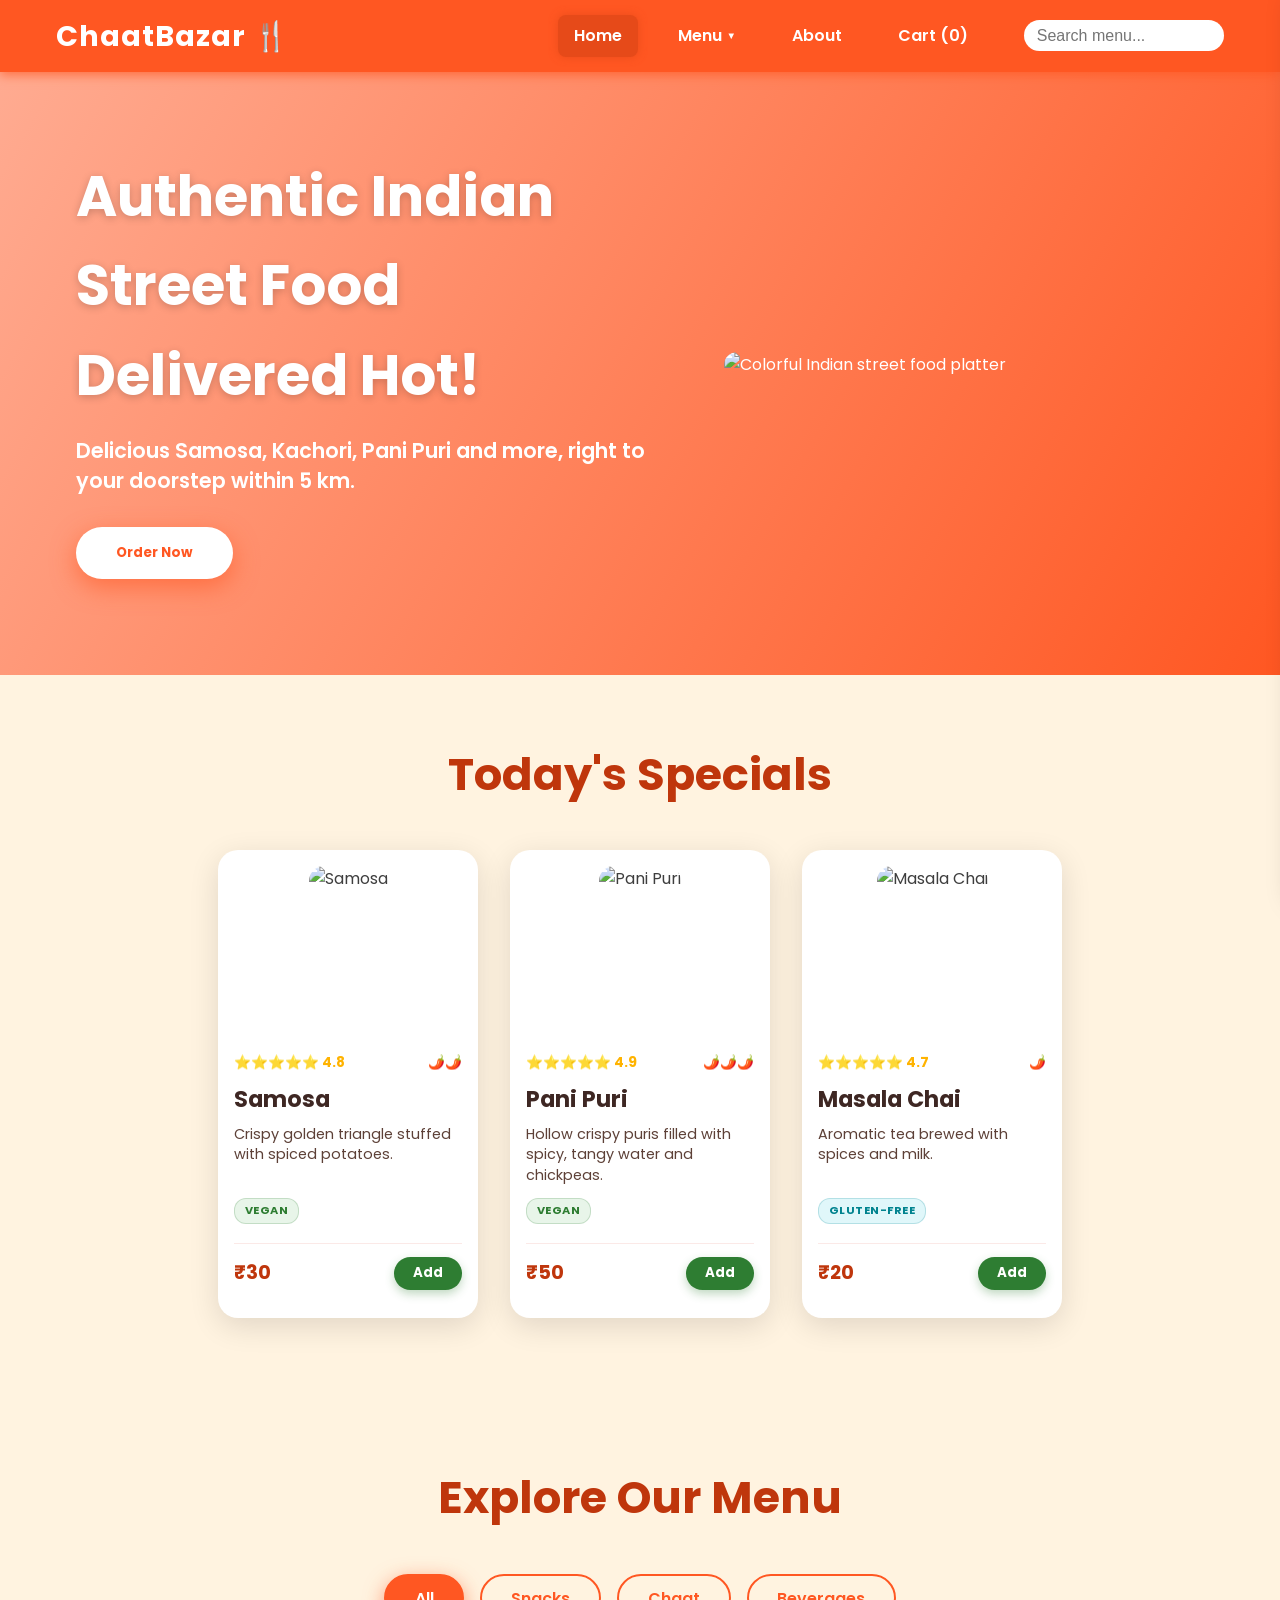
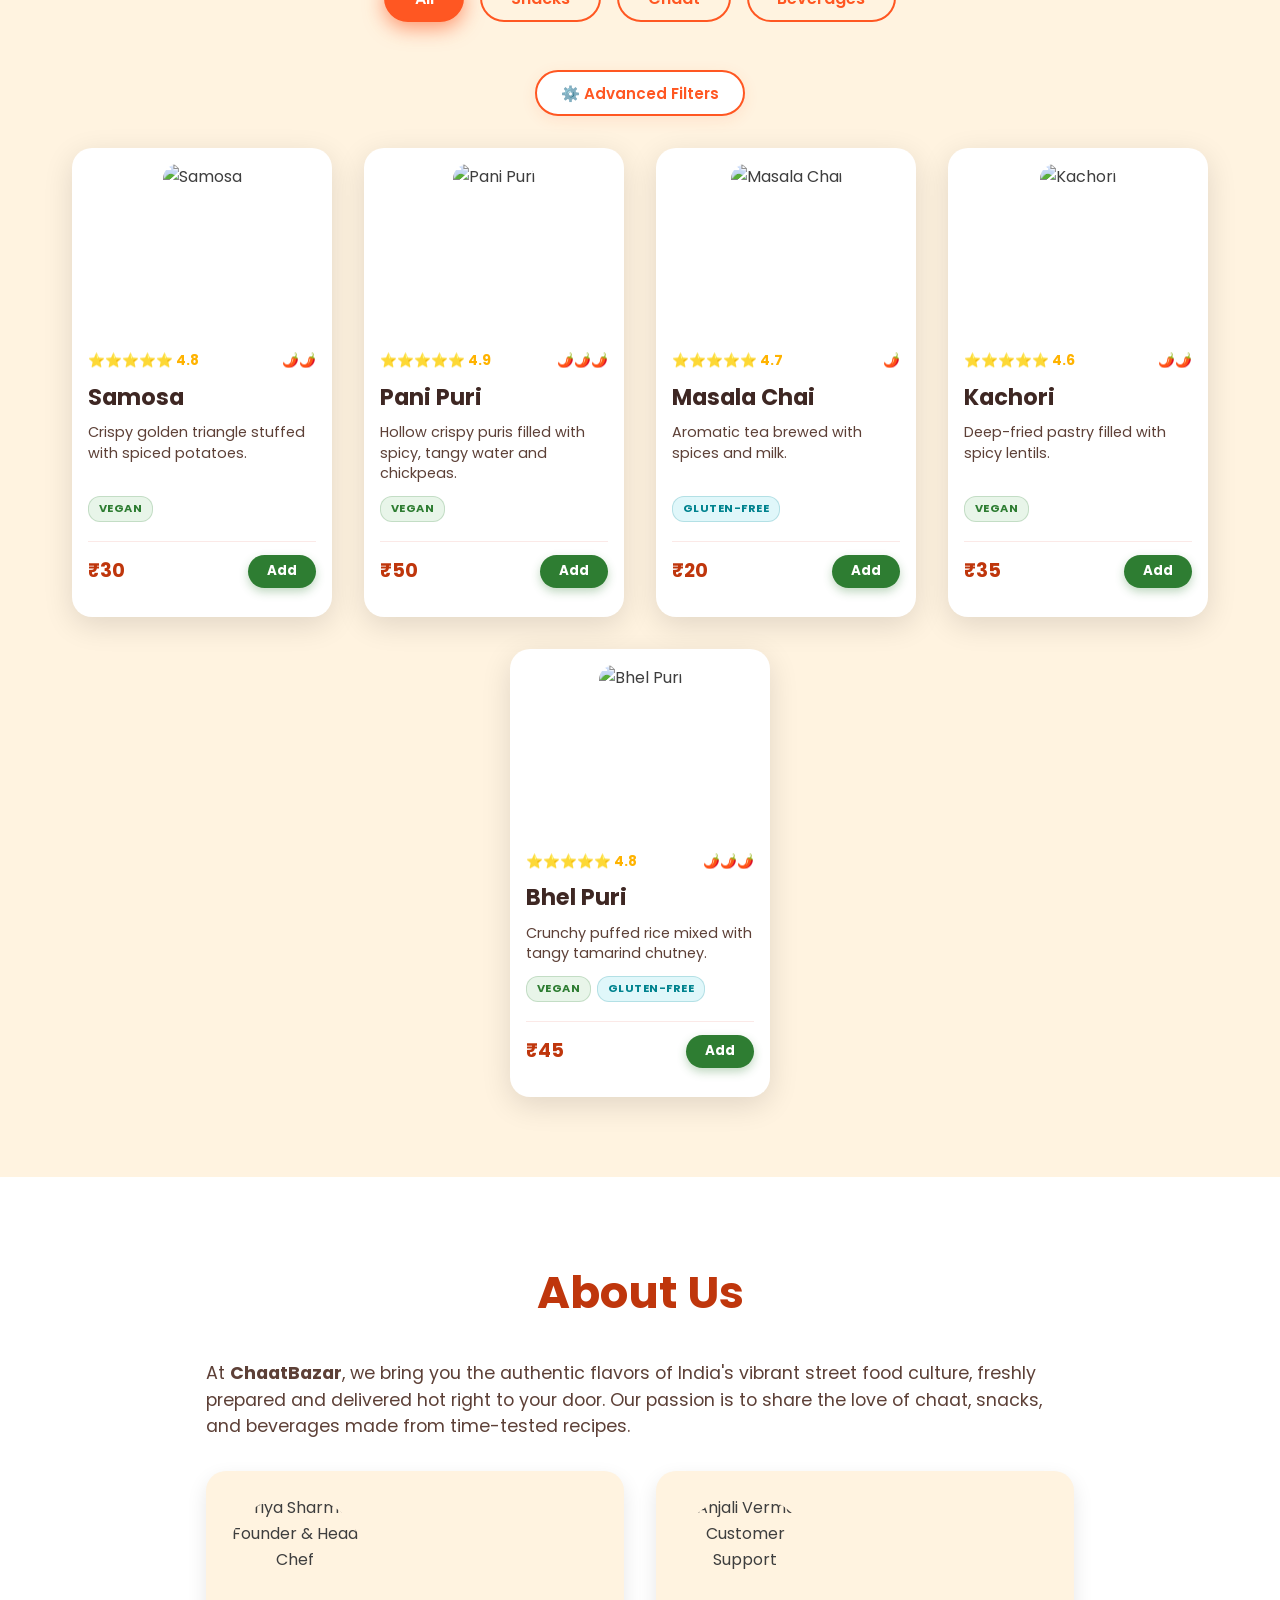
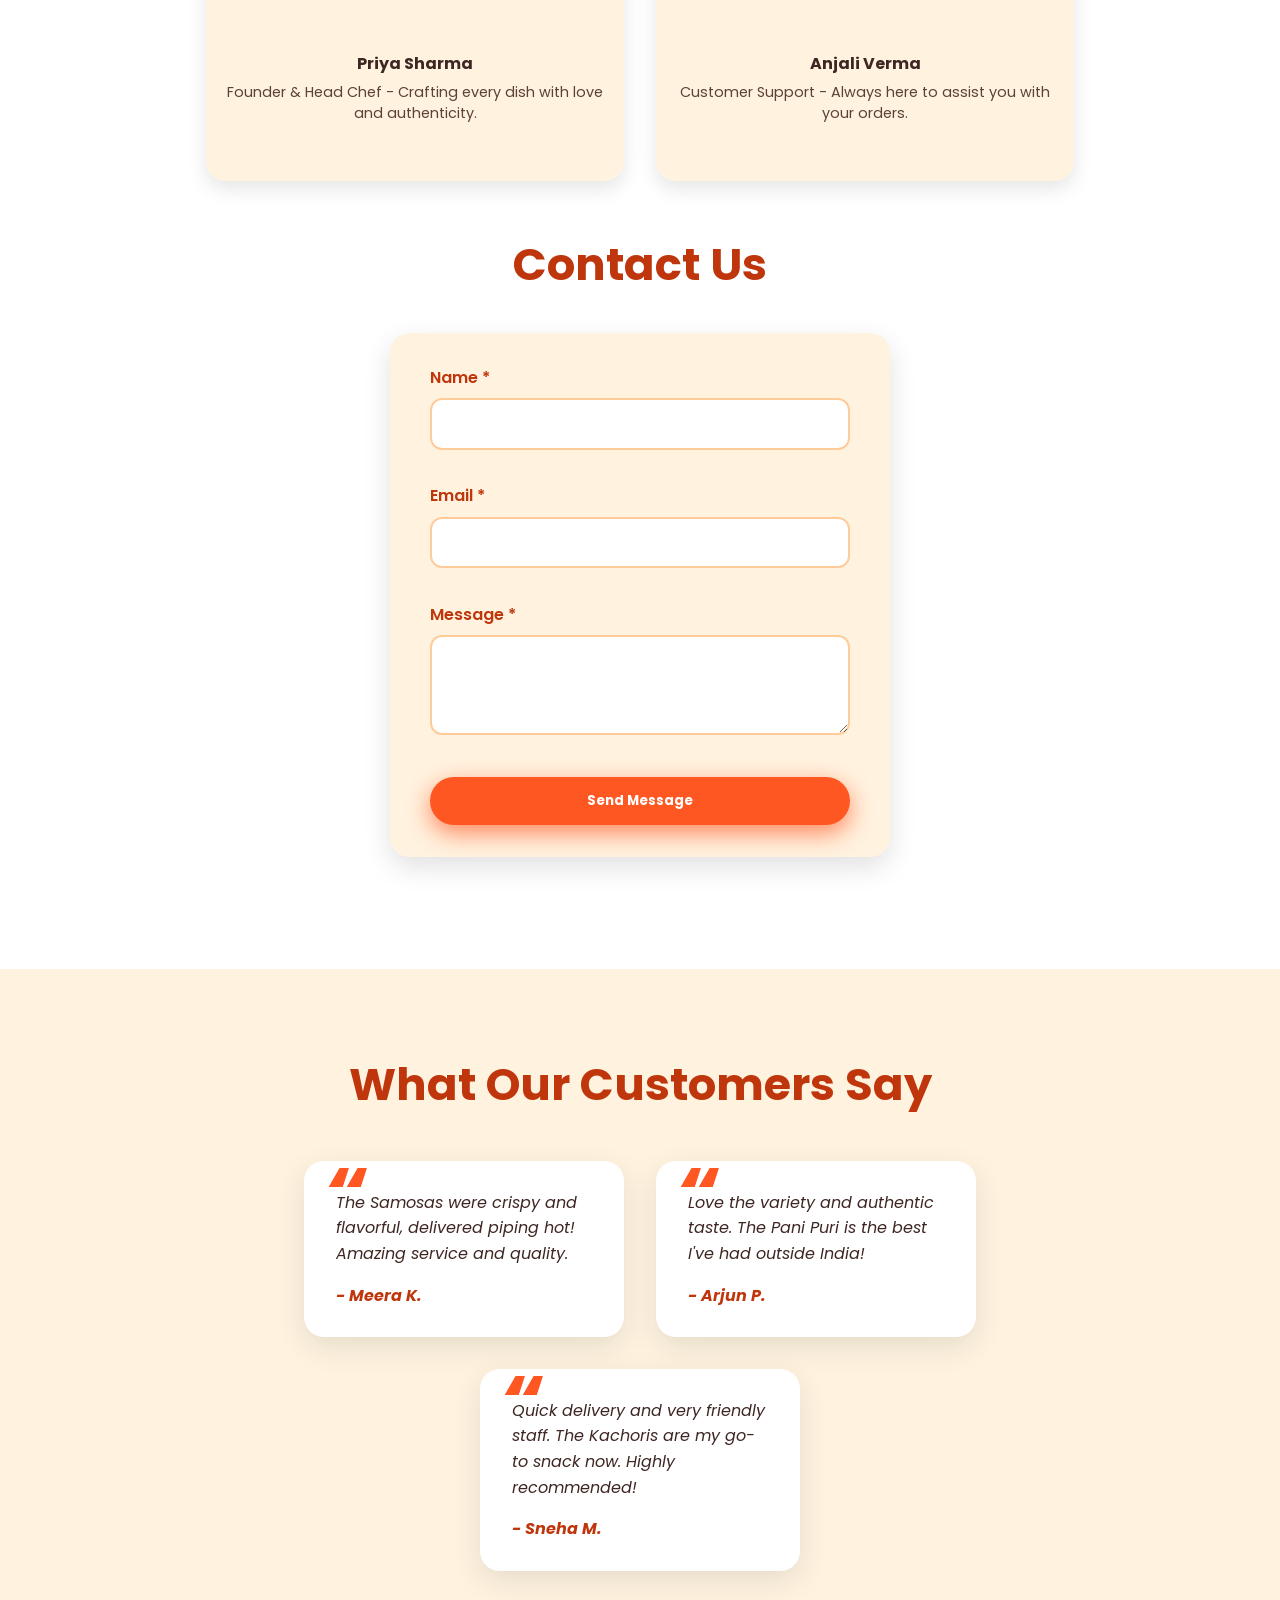
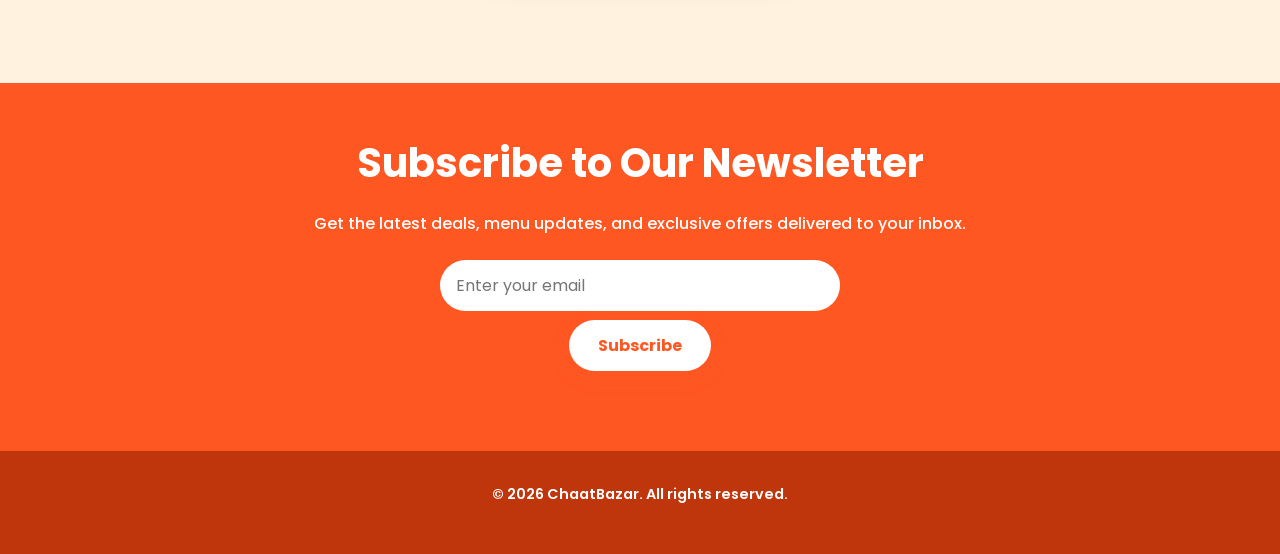
==== index.html @ 8147d16a "feat: 🚀 Implement advanced search, fuzzy matching, and multi-faceted glassmorphic filters panel" ====
<!DOCTYPE html>
<html lang="en">
<head>
  <meta charset="UTF-8" />
  <meta name="viewport" content="width=device-width, initial-scale=1" />
  <title>ChaatBazar 🍴 | Authentic Indian Street Food Delivered Hot</title>
  
  <!-- Google Fonts -->
  <link href="https://fonts.googleapis.com/css2?family=Poppins:wght@400;600;700&display=swap" rel="stylesheet" />
  <link rel="stylesheet" href="css/style.css">
</head>
<body>

<!-- Header & Navigation -->
<header>
  <div class="header-inner container" role="banner">
    <a href="#" class="logo" aria-label="ChaatBazar Home">ChaatBazar 🍴</a>
    <nav role="navigation" aria-label="Primary Navigation">
      <a href="#hero" class="nav-link active" tabindex="0">Home</a>
      <div class="dropdown" tabindex="0" aria-haspopup="true" aria-expanded="false">
        <a href="#menu" class="dropdown-toggle nav-link">Menu</a>
        <div class="dropdown-menu" role="menu" aria-label="Menu Categories">
          <a href="#specials" role="menuitem" tabindex="-1" class="menu-filter" data-filter="Specials">Specials</a>
          <a href="#menu" role="menuitem" tabindex="-1" class="menu-filter" data-filter="Snacks">Snacks</a>
          <a href="#menu" role="menuitem" tabindex="-1" class="menu-filter" data-filter="Chaat">Chaat</a>
          <a href="#menu" role="menuitem" tabindex="-1" class="menu-filter" data-filter="Beverages">Beverages</a>
          <a href="#menu" role="menuitem" tabindex="-1" class="menu-filter" data-filter="All">All</a>
        </div>
      </div>
      <a href="#about" class="nav-link">About</a>
      <a href="#cart-sidebar" class="nav-link" id="cart-open-btn" aria-label="Open Cart">Cart (<span id="cart-count">0</span>)</a>
      <div class="search-bar" role="search">
        <input type="search" placeholder="Search menu..." aria-label="Search menu" id="search-input" autocomplete="off" />
        <button aria-label="Search" id="search-btn"></button>
        <div class="search-suggestions" id="search-suggestions" style="display: none;"></div>
      </div>
    </nav>
  </div>
</header>

<!-- Hero Section -->
<section id="hero" class="hero" role="region" aria-label="Hero Section">
  <div class="hero-content">
    <h1>Authentic Indian Street Food Delivered Hot!</h1>
    <p>Delicious Samosa, Kachori, Pani Puri and more, right to your doorstep within 5 km.</p>
    <button class="btn-primary" id="order-now-btn" aria-haspopup="true" aria-controls="menu">Order Now</button>
  </div>
  <div class="hero-image" aria-hidden="true">
    <img src="img/chaat.png" alt="Colorful Indian street food platter" />
  </div>
</section>

<!-- Specials Section -->
<section id="specials" class="specials" role="region" aria-label="Today's Specials">
  <h2 class="section-title">Today's Specials</h2>
  <div class="cards" id="specials-cards">
    <!-- Special cards will be injected here -->
  </div>
</section>

<!-- Menu Section -->
<section id="menu" class="menu" role="region" aria-label="Full Menu">
  <h2 class="section-title">Explore Our Menu</h2>
  <div class="filter-buttons" role="toolbar" aria-label="Filter menu categories">
    <button class="filter-btn active" data-filter="All" aria-pressed="true">All</button>
    <button class="filter-btn" data-filter="Snacks" aria-pressed="false">Snacks</button>
    <button class="filter-btn" data-filter="Chaat" aria-pressed="false">Chaat</button>
    <button class="filter-btn" data-filter="Beverages" aria-pressed="false">Beverages</button>
  </div>

  <div class="filter-toggle-container">
    <button class="btn-filter-toggle" id="filter-toggle-btn" aria-expanded="false" aria-controls="advanced-filters">
      <span>⚙️ Advanced Filters</span>
    </button>
  </div>

  <div class="advanced-filters" id="advanced-filters" style="display: none;">
    <div class="filter-grid">
      <!-- Price Range Slider -->
      <div class="filter-group">
        <label for="price-range-slider">Max Price: <span id="price-slider-val">₹100</span></label>
        <input type="range" id="price-range-slider" min="10" max="100" step="5" value="100" aria-valuemin="10" aria-valuemax="100" aria-valuenow="100" />
      </div>

      <!-- Spice Level Selector -->
      <div class="filter-group">
        <label for="spice-level-select">Spice Level</label>
        <select id="spice-level-select">
          <option value="All">All Spice Levels</option>
          <option value="Low">🌶️ Low</option>
          <option value="Medium">🌶️🌶️ Medium</option>
          <option value="High">🌶️🌶️🌶️ High</option>
        </select>
      </div>

      <!-- Rating Selector -->
      <div class="filter-group">
        <label for="rating-select">Minimum Rating</label>
        <select id="rating-select">
          <option value="All">All Ratings</option>
          <option value="4.6">⭐ 4.6+ Stars</option>
          <option value="4.8">⭐⭐ 4.8+ Stars</option>
          <option value="4.9">⭐⭐⭐ 4.9+ Stars</option>
        </select>
      </div>

      <!-- Dietary Preferences -->
      <div class="filter-group dietary-group">
        <label>Dietary Preferences</label>
        <div class="checkbox-container">
          <label class="custom-checkbox">
            <input type="checkbox" id="dietary-vegan" />
            <span class="checkbox-label">🌱 Vegan</span>
          </label>
          <label class="custom-checkbox">
            <input type="checkbox" id="dietary-gf" />
            <span class="checkbox-label">🌾 Gluten-Free</span>
          </label>
        </div>
      </div>
    </div>
    
    <!-- Reset Filters Button -->
    <div class="filter-actions">
      <button class="btn-reset-filters" id="reset-filters-btn">Reset All Filters</button>
    </div>
  </div>
  <div class="cards" id="menu-cards" aria-live="polite" aria-relevant="additions removals">
    <!-- Menu cards injected here -->
  </div>
</section>

<!-- About Section -->
<section id="about" class="about" role="region" aria-label="About ChaatBazar">
  <div class="container">
    <h2>About Us</h2>
    <p>At <strong>ChaatBazar</strong>, we bring you the authentic flavors of India's vibrant street food culture, freshly prepared and delivered hot right to your door. Our passion is to share the love of chaat, snacks, and beverages made from time-tested recipes.</p>
    <div class="team" aria-label="Meet our team">
      <article class="team-member" tabindex="0">
        <img src="https://randomuser.me/api/portraits/women/68.jpg" alt="Priya Sharma - Founder & Head Chef" />
        <h4>Priya Sharma</h4>
        <p>Founder & Head Chef - Crafting every dish with love and authenticity.</p>
      </article>
      <article class="team-member" tabindex="0">
        <img src="https://randomuser.me/api/portraits/women/45.jpg" alt="Anjali Verma - Customer Support" />
        <h4>Anjali Verma</h4>
        <p>Customer Support - Always here to assist you with your orders.</p>
      </article>
    </div>

    <!-- Contact Form -->
    <h2>Contact Us</h2>
    <form class="contact-form" id="contact-form" novalidate aria-label="Contact Form">
      <label for="name">Name <span class="required">*</span></label>
      <input type="text" id="name" name="name" required aria-required="true" minlength="2" />
      <div class="error-msg" id="error-name" aria-live="assertive"></div>

      <label for="email">Email <span class="required">*</span></label>
      <input type="email" id="email" name="email" required aria-required="true" />
      <div class="error-msg" id="error-email" aria-live="assertive"></div>

      <label for="message">Message <span class="required">*</span></label>
      <textarea id="message" name="message" required aria-required="true" minlength="10"></textarea>
      <div class="error-msg" id="error-message" aria-live="assertive"></div>

      <div class="form-success-msg" id="form-success" role="alert" aria-live="polite" style="display:none;">
        Your message has been sent. We'll get back to you soon.
      </div>
      <button type="submit" class="btn-submit">Send Message</button>
    </form>
  </div>
</section>

<!-- Testimonials -->
<section class="testimonials" role="region" aria-label="Customer Testimonials">
  <h2 class="section-title">What Our Customers Say</h2>
  <div class="testimonial-cards">
    <blockquote class="testimonial" tabindex="0">
      <p>The Samosas were crispy and flavorful, delivered piping hot! Amazing service and quality.</p>
      <cite class="author">- Meera K.</cite>
    </blockquote>
    <blockquote class="testimonial" tabindex="0">
      <p>Love the variety and authentic taste. The Pani Puri is the best I've had outside India!</p>
      <cite class="author">- Arjun P.</cite>
    </blockquote>
    <blockquote class="testimonial" tabindex="0">
      <p>Quick delivery and very friendly staff. The Kachoris are my go-to snack now. Highly recommended!</p>
      <cite class="author">- Sneha M.</cite>
    </blockquote>
  </div>
</section>

<!-- Newsletter Signup -->
<section class="newsletter" role="region" aria-label="Newsletter Signup">
  <h2>Subscribe to Our Newsletter</h2>
  <p>Get the latest deals, menu updates, and exclusive offers delivered to your inbox.</p>
  <form class="newsletter-form" id="newsletter-form" aria-label="Newsletter subscription form">
    <input type="email" id="newsletter-email" name="newsletter-email" placeholder="Enter your email" required aria-required="true" />
    <button type="submit" aria-label="Subscribe to newsletter">Subscribe</button>
  </form>
</section>

<!-- Cart Sidebar -->
<aside id="cart-sidebar" role="region" aria-label="Shopping Cart" aria-hidden="true">
  <div id="cart-header">
    Your Cart
    <button id="cart-close" aria-label="Close Cart">&times;</button>
  </div>
  <div id="cart-items" tabindex="0" aria-live="polite" aria-relevant="additions removals">
    <!-- Cart items injected here -->
  </div>
  <div id="cart-footer">
    <span id="cart-total">Total: ₹0</span>
    <button id="checkout-btn" disabled>Checkout</button>
  </div>
</aside>

<!-- Footer -->
<footer>
  <p>© 2026 ChaatBazar. All rights reserved.</p>
</footer>

<script src="js/main.js"></script> 
</body>
</html>
---- css/style.css ----
* {
      margin: 0; padding: 0; box-sizing: border-box;
    }
    html {
      scroll-behavior: smooth;
    }
    body {
      font-family: 'Poppins', sans-serif;
      background: #fff8f0;
      color: #3e3e3e;
      line-height: 1.6;
      font-size: 16px;
      overflow-x: hidden;
    }
    a {
      text-decoration: none;
      color: inherit;
    }
    img {
      max-width: 100%;
      display: block;
      border-radius: 12px;
    }
    button {
      cursor: pointer;
      font-family: inherit;
    }

    /* ===== Container ===== */
    .container {
      max-width: 1200px;
      margin: 0 auto;
      padding: 0 1rem;
    }

    /* ===== Header ===== */
    header {
      position: sticky;
      top: 0;
      z-index: 1000;
      background: #ff5722;
      box-shadow: 0 3px 10px rgb(255 87 34 / 0.7);
      user-select: none;
    }
    .header-inner {
      max-width: 1200px;
      margin: 0 auto;
      padding: 0.8rem 1rem;
      display: flex;
      align-items: center;
      justify-content: space-between;
    }
    .logo {
      font-weight: 700;
      font-size: 1.8rem;
      color: #fff;
      letter-spacing: 1px;
      user-select: none;
    }
    nav {
      display: flex;
      align-items: center;
      gap: 1.5rem;
      font-weight: 600;
    }
    nav a {
      color: white;
      padding: 0.5rem 1rem;
      border-radius: 8px;
      transition: background 0.3s ease;
    }
    nav a:hover,
    nav a.active {
      background: #e64a19;
      box-shadow: 0 0 8px rgb(230 74 25 / 0.8);
    }

    /* ===== Dropdown Nav ===== */
    .dropdown {
      position: relative;
    }
    .dropdown-toggle {
      display: flex;
      align-items: center;
      gap: 0.3rem;
      user-select: none;
    }
    .dropdown-toggle::after {
      content: "▼";
      font-size: 0.6rem;
      color: white;
    }
    .dropdown-menu {
      position: absolute;
      top: 2.8rem;
      left: 0;
      background: #ff5722;
      border-radius: 8px;
      min-width: 140px;
      box-shadow: 0 6px 20px rgb(0 0 0 / 0.3);
      opacity: 0;
      visibility: hidden;
      transform: translateY(10px);
      transition: all 0.3s ease;
      z-index: 10;
    }
    .dropdown-menu a {
      display: block;
      padding: 0.6rem 1rem;
      color: white;
      font-weight: 600;
      border-radius: 8px;
      transition: background 0.3s ease;
    }
    .dropdown-menu a:hover {
      background: #e64a19;
    }
    .dropdown:hover .dropdown-menu,
    .dropdown:focus-within .dropdown-menu {
      opacity: 1;
      visibility: visible;
      transform: translateY(0);
    }

    /* ===== Search Bar ===== */
    .search-bar {
      position: relative;
      margin-left: 1rem;
    }
    .search-bar input {
      padding: 0.4rem 1.8rem 0.4rem 0.8rem;
      border-radius: 20px;
      border: none;
      outline: none;
      font-size: 1rem;
      transition: box-shadow 0.3s ease;
      width: 200px;
    }
    .search-bar input:focus {
      box-shadow: 0 0 10px #ff5722;
    }
    .search-bar button {
      position: absolute;
      right: 6px;
      top: 50%;
      transform: translateY(-50%);
      border: none;
      background: transparent;
      color: #ff5722;
      font-size: 1.2rem;
      user-select: none;
    }

    /* ===== Hero Section ===== */
    .hero {
      background: linear-gradient(120deg, #ffab91, #ff5722);
      color: white;
      padding: 5rem 1rem 6rem;
      display: flex;
      justify-content: center;
      align-items: center;
      gap: 3rem;
      flex-wrap: wrap;
    }
    .hero-content {
      flex: 1 1 400px;
      max-width: 600px;
    }
    .hero-content h1 {
      font-size: 3.5rem;
      font-weight: 700;
      margin-bottom: 1rem;
      text-shadow: 0 2px 8px rgba(0,0,0,0.2);
      user-select: none;
    }
    .hero-content p {
      font-size: 1.3rem;
      margin-bottom: 2rem;
      font-weight: 600;
      user-select: text;
      line-height: 1.4;
    }
    .btn-primary {
      background: #fff;
      color: #ff5722;
      font-weight: 700;
      padding: 1rem 2.5rem;
      border-radius: 50px;
      box-shadow: 0 8px 25px rgb(255 87 34 / 0.6);
      border: none;
      transition: background 0.3s ease, color 0.3s ease;
      user-select: none;
    }
    .btn-primary:hover {
      background: #e64a19;
      color: white;
      box-shadow: 0 10px 30px rgb(230 74 25 / 0.8);
    }
    .hero-image {
      flex: 1 1 400px;
      max-width: 480px;
      border-radius: 25px;
      overflow: hidden;
    }
    .hero-image img {
      width: 100%;
      height: auto;
      display: block;
      user-select: none;
    }

    /* ===== Specials & Menu Section ===== */
    section.specials,
    section.menu {
      padding: 4rem 1rem 5rem;
      background: #fff3e0;
    }
    .section-title {
      text-align: center;
      font-size: 2.8rem;
      font-weight: 700;
      color: #bf360c;
      margin-bottom: 2.5rem;
      user-select: none;
    }
    .cards {
      display: flex;
      flex-wrap: wrap;
      gap: 2rem;
      justify-content: center;
    }
    .card {
      background: white;
      border-radius: 20px;
      box-shadow: 0 8px 30px rgb(0 0 0 / 0.12);
      width: 260px;
      display: flex;
      flex-direction: column;
      align-items: center;
      padding: 1rem 1rem 1.8rem;
      transition: transform 0.3s ease, box-shadow 0.3s ease;
      user-select: none;
      cursor: default;
    }
    .card:hover {
      transform: translateY(-8px);
      box-shadow: 0 15px 35px rgb(0 0 0 / 0.2);
    }
    .add-btn{
      background-color: green;
      padding: 3px 8px;
      border-radius: 15px;
      color: white;
      border: none;
    }
    .card img {
      border-radius: 15px;
      height: 170px;
      object-fit: cover;
      margin-bottom: 1rem;
      pointer-events: none;
      user-select: none;
    }
    .card h3 {
      font-size: 1.4rem;
      font-weight: 700;
      margin-bottom: 0.6rem;
      color: #3e2723;
      user-select: text;
    }
    .card p.price {
      font-weight: 600;
      color: #bf360c;
      margin-bottom: 1rem;
      user-select: text;
    }
    .card p.description {
      font-size: 0.9rem;
      color: #5d4037;
      margin-bottom: 1.3rem;
      text-align: center;
      user-select: text;
    }
    .btn-add {
      background: #ff5722;
      color: white;
      border-radius: 40px;
      padding: 0.5rem 1.8rem;
      border: none;
      font-weight: 700;
      font-size: 1rem;
      box-shadow: 0 6px 15px rgb(255 87 34 / 0.6);
      user-select: none;
      transition: background 0.3s ease;
    }
    .btn-add:hover {
      background: #e64a19;
      box-shadow: 0 8px 20px rgb(230 74 25 / 0.8);
    }

    /* ===== Menu Filters ===== */
    .filter-buttons {
      display: flex;
      justify-content: center;
      gap: 1rem;
      margin-bottom: 3rem;
      flex-wrap: wrap;
      user-select: none;
    }
    .filter-btn {
      background: #fff3e0;
      border: 2px solid #ff5722;
      color: #ff5722;
      padding: 0.6rem 1.8rem;
      border-radius: 50px;
      font-weight: 600;
      font-size: 1rem;
      transition: all 0.3s ease;
    }
    .filter-btn.active,
    .filter-btn:hover {
      background: #ff5722;
      color: white;
      box-shadow: 0 6px 20px rgb(255 87 34 / 0.6);
    }

    /* ===== Cart Sidebar ===== */
    #cart-sidebar {
      position: fixed;
      top: 0;
      right: -400px;
      width: 380px;
      height: 100vh;
      background: #fff3e0;
      box-shadow: -6px 0 25px rgb(0 0 0 / 0.25);
      transition: right 0.4s ease;
      display: flex;
      flex-direction: column;
      z-index: 1500;
      user-select: none;
    }
    #cart-sidebar.open {
      right: 0;
    }
    #cart-header {
      background: #ff5722;
      color: white;
      padding: 1.3rem 1.5rem;
      font-weight: 700;
      font-size: 1.4rem;
      display: flex;
      justify-content: space-between;
      align-items: center;
    }
    #cart-close {
      background: transparent;
      border: none;
      color: white;
      font-size: 1.6rem;
      font-weight: 900;
      cursor: pointer;
      user-select: none;
    }
    #cart-items {
      flex-grow: 1;
      overflow-y: auto;
      padding: 1rem 1.5rem;
    }
    .cart-item {
      display: flex;
      gap: 1rem;
      margin-bottom: 1.4rem;
      border-radius: 15px;
      background: white;
      box-shadow: 0 6px 18px rgb(0 0 0 / 0.1);
      padding: 1rem;
      align-items: center;
    }
    .cart-item img {
      width: 80px;
      height: 60px;
      border-radius: 12px;
      object-fit: cover;
      user-select: none;
    }
    .cart-item-info {
      flex: 1;
      user-select: text;
    }
    .cart-item-info h4 {
      font-weight: 700;
      color: #3e2723;
      margin-bottom: 0.3rem;
    }
    .cart-item-info p {
      color: #5d4037;
      font-size: 0.9rem;
      margin-bottom: 0.5rem;
    }
    .qty-controls {
      display: flex;
      gap: 0.4rem;
      align-items: center;
      font-weight: 700;
      user-select: none;
    }
    .qty-controls button {
      background: #ff5722;
      color: white;
      border: none;
      padding: 0.3rem 0.7rem;
      font-size: 1.1rem;
      border-radius: 5px;
      transition: background 0.3s ease;
      cursor: pointer;
    }
    .qty-controls button:hover {
      background: #e64a19;
    }
    .qty-controls span {
      min-width: 24px;
      text-align: center;
      font-size: 1rem;
      user-select: none;
    }
    .cart-item-remove {
      background: transparent;
      border: none;
      color: #bf360c;
      font-weight: 700;
      cursor: pointer;
      font-size: 0.95rem;
      user-select: none;
      transition: color 0.3s ease;
    }
    .cart-item-remove:hover {
      color: #e64a19;
    }
    #cart-footer {
      padding: 1rem 1.5rem;
      border-top: 2px solid #ff5722;
      font-weight: 700;
      font-size: 1.3rem;
      color: #bf360c;
      display: flex;
      justify-content: space-between;
      align-items: center;
    }
    #checkout-btn {
      background: #ff5722;
      border: none;
      padding: 0.7rem 2rem;
      border-radius: 50px;
      font-weight: 700;
      color: white;
      box-shadow: 0 8px 25px rgb(255 87 34 / 0.7);
      transition: background 0.3s ease;
      user-select: none;
    }
    #checkout-btn:hover:not(:disabled) {
      background: #e64a19;
      box-shadow: 0 10px 30px rgb(230 74 25 / 0.9);
    }
    #checkout-btn:disabled {
      background: #ffb399;
      cursor: not-allowed;
      box-shadow: none;
    }

    /* ===== About Section ===== */
    section.about {
      padding: 5rem 1rem 7rem;
      background: white;
      color: #3e3e3e;
      user-select: text;
    }
    .about .container {
      max-width: 900px;
      margin: 0 auto;
    }
    .about h2 {
      font-size: 2.8rem;
      font-weight: 700;
      color: #bf360c;
      margin-bottom: 2rem;
      text-align: center;
      user-select: none;
    }
    .about p {
      font-size: 1.1rem;
      line-height: 1.5;
      color: #5d4037;
      margin-bottom: 2rem;
    }
    .team {
      display: flex;
      gap: 2rem;
      justify-content: center;
      flex-wrap: wrap;
      margin-bottom: 3rem;
    }
    .team-member {
      flex: 1 1 220px;
      background: #fff3e0;
      border-radius: 20px;
      box-shadow: 0 8px 20px rgb(0 0 0 / 0.1);
      padding: 1.5rem 1.2rem;
      text-align: center;
      user-select: none;
      transition: box-shadow 0.3s ease;
    }
    .team-member:hover {
      box-shadow: 0 12px 28px rgb(0 0 0 / 0.15);
    }
    .team-member img {
      width: 140px;
      height: 140px;
      border-radius: 50%;
      margin-bottom: 1rem;
      object-fit: cover;
      user-select: none;
    }
    .team-member h4 {
      font-weight: 700;
      margin-bottom: 0.3rem;
      color: #3e2723;
    }
    .team-member p {
      font-size: 0.9rem;
      color: #5d4037;
      user-select: text;
    }

    /* ===== Contact Form ===== */
    form.contact-form {
      max-width: 500px;
      margin: 0 auto;
      background: #fff3e0;
      padding: 2rem 2.5rem;
      border-radius: 20px;
      box-shadow: 0 10px 28px rgb(0 0 0 / 0.12);
      user-select: text;
    }
    form.contact-form label {
      display: block;
      margin-bottom: 0.5rem;
      font-weight: 600;
      color: #bf360c;
      user-select: none;
    }
    form.contact-form input,
    form.contact-form textarea {
      width: 100%;
      padding: 0.7rem 1rem;
      border-radius: 12px;
      border: 2px solid #ffcc99;
      font-size: 1rem;
      margin-bottom: 1.3rem;
      font-family: inherit;
      resize: vertical;
      transition: border-color 0.3s ease;
      user-select: text;
    }
    form.contact-form input:focus,
    form.contact-form textarea:focus {
      border-color: #ff5722;
      outline: none;
    }
    form.contact-form textarea {
      min-height: 100px;
    }
    .error-msg {
      font-size: 0.85rem;
      color: #c0392b;
      margin-top: -1rem;
      margin-bottom: 0.8rem;
      min-height: 1rem;
      display: block;
      user-select: none;
    }
    .form-success-msg {
      margin-top: 0.8rem;
      margin-bottom: 1rem;
      padding: 0.8rem 1rem;
      background-color: #e8f5e9;
      color: #2e7d32;
      border-left: 4px solid #43a047;
      border-radius: 8px;
      font-size: 0.95rem;
      font-weight: 600;
      animation: fadeInDown 0.4s ease;
    }
    @keyframes fadeInDown {
      from { opacity: 0; transform: translateY(-8px); }
      to   { opacity: 1; transform: translateY(0); }
    }
    .btn-submit {
      background: #ff5722;
      color: white;
      font-weight: 700;
      padding: 0.9rem 2rem;
      border-radius: 50px;
      border: none;
      box-shadow: 0 8px 25px rgb(255 87 34 / 0.7);
      transition: background 0.3s ease;
      user-select: none;
      width: 100%;
    }
    .btn-submit:hover {
      background: #e64a19;
    }

    /* ===== Testimonials ===== */
    section.testimonials {
      padding: 5rem 1rem 7rem;
      background: #fff3e0;
      color: #3e2723;
      user-select: none;
    }
    .testimonial-cards {
      max-width: 900px;
      margin: 0 auto;
      display: flex;
      gap: 2rem;
      flex-wrap: wrap;
      justify-content: center;
    }
    .testimonial {
      background: white;
      padding: 1.8rem 2rem;
      border-radius: 20px;
      box-shadow: 0 10px 30px rgb(0 0 0 / 0.1);
      max-width: 320px;
      position: relative;
      font-style: italic;
      user-select: text;
    }
    .testimonial::before {
      content: "“";
      position: absolute;
      font-size: 4rem;
      top: -20px;
      left: 20px;
      color: #ff5722;
      font-weight: 900;
      user-select: none;
    }
    .testimonial p {
      margin-bottom: 1rem;
    }
    .testimonial .author {
      font-weight: 700;
      text-align: right;
      color: #bf360c;
      user-select: text;
    }

    /* ===== Newsletter Signup ===== */
    section.newsletter {
      background: #ff5722;
      color: white;
      padding: 3rem 1rem 5rem;
      text-align: center;
      user-select: none;
    }
    section.newsletter h2 {
      font-weight: 700;
      font-size: 2.5rem;
      margin-bottom: 1rem;
    }
    section.newsletter p {
      font-weight: 500;
      margin-bottom: 1.5rem;
    }
    .newsletter-form {
      max-width: 400px;
      margin: 0 auto;
      display: flex;
      gap: 0.6rem;
      justify-content: center;
      flex-wrap: wrap;
    }
    .newsletter-form input {
      padding: 0.8rem 1rem;
      border-radius: 40px;
      border: none;
      flex-grow: 1;
      font-size: 1rem;
      outline: none;
      font-family: inherit;
    }
    .newsletter-form button {
      padding: 0.8rem 1.8rem;
      background: #fff;
      border: none;
      border-radius: 40px;
      color: #ff5722;
      font-weight: 700;
      box-shadow: 0 6px 15px rgb(255 87 34 / 0.8);
      transition: background 0.3s ease;
      user-select: none;
      font-size: 1rem;
      cursor: pointer;
    }
    .newsletter-form button:hover {
      background: #fbe9e7;
    }

    /* ===== Footer ===== */
    footer {
      background: #bf360c;
      color: white;
      text-align: center;
      padding: 2rem 1rem;
      user-select: none;
    }
    footer p {
      font-weight: 600;
      margin-bottom: 1rem;
      font-size: 0.9rem;
    }
    .social-icons {
      display: flex;
      justify-content: center;
      gap: 1.5rem;
      margin-bottom: 0.8rem;
    }
    .social-icons a {
      color: white;
      font-size: 1.5rem;
      transition: color 0.3s ease;
    }
    .social-icons a:hover {
      color: #ffccbc;
    }

    /* ===== Responsive ===== */
    @media (max-width: 1024px) {
      .hero {
        flex-direction: column;
        padding: 4rem 1rem 5rem;
      }
      .hero-content,
      .hero-image {
        max-width: 100%;
      }
      nav {
        gap: 1rem;
      }
      #cart-sidebar {
        width: 100%;
        max-width: 400px;
      }
    }
    @media (max-width: 600px) {
      .cards {
        flex-direction: column;
        align-items: center;
      }
      .team {
        flex-direction: column;
        align-items: center;
      }
      .testimonial-cards {
        flex-direction: column;
        align-items: center;
      }
      .search-bar input {
        width: 130px;
      }
      .filter-buttons {
        gap: 0.8rem;
      }
    }

    /* ===== Mobile Navbar Fix ===== */
@media (max-width: 480px) {

  .header-inner {
    flex-direction: column;
    align-items: center;
    gap: 0.8rem;
    padding: 1rem;
  }

  .logo {
    font-size: 1.5rem;
    text-align: center;
  }

  nav {
    width: 100%;
    justify-content: center;
    flex-wrap: wrap;
    gap: 0.5rem;
  }

  nav a {
    padding: 0.4rem 0.7rem;
    font-size: 0.9rem;
  }

  .search-bar {
    margin-left: 0;
    width: 100%;
    display: flex;
    justify-content: center;
  }

  .search-bar input {
    width: 100%;
    max-width: 220px;
  }
}

/* ===== Skeleton UI ===== */

/* Base skeleton element */
.skeleton {
  background: linear-gradient(
    90deg,
    #f0e0d0 25%,
    #ffe0c8 50%,
    #f0e0d0 75%
  );
  background-size: 200% 100%;
  animation: shimmer 1.5s infinite;
  border-radius: 8px;
  display: block;
}

@keyframes shimmer {
  0%   { background-position: 200% 0; }
  100% { background-position: -200% 0; }
}

/* Skeleton Card — mirrors .card layout exactly */
.skeleton-card {
  background: white;
  border-radius: 20px;
  box-shadow: 0 8px 30px rgb(0 0 0 / 0.12);
  width: 260px;
  display: flex;
  flex-direction: column;
  align-items: center;
  padding: 1rem 1rem 1.8rem;
  gap: 0.8rem;
}

.skeleton-card .sk-image {
  width: 100%;
  height: 170px;
  border-radius: 15px;
}

.skeleton-card .sk-title {
  width: 70%;
  height: 20px;
  border-radius: 6px;
}

.skeleton-card .sk-desc-line {
  height: 13px;
  border-radius: 6px;
}

.skeleton-card .sk-desc-line:nth-child(1) { width: 90%; }
.skeleton-card .sk-desc-line:nth-child(2) { width: 75%; }

.skeleton-card .sk-price {
  width: 40%;
  height: 16px;
  border-radius: 6px;
  margin-top: 0.2rem;
}

.skeleton-card .sk-btn {
  width: 120px;
  height: 38px;
  border-radius: 40px;
  margin-top: 0.4rem;
}

/* Skeleton Cart Item — mirrors .cart-item layout */
.skeleton-cart-item {
  display: flex;
  gap: 1rem;
  margin-bottom: 1.4rem;
  border-radius: 15px;
  background: white;
  box-shadow: 0 6px 18px rgb(0 0 0 / 0.1);
  padding: 1rem;
  align-items: center;
}

.skeleton-cart-item .sk-thumb {
  width: 80px;
  height: 60px;
  border-radius: 12px;
  flex-shrink: 0;
}

.skeleton-cart-item .sk-lines {
  flex: 1;
  display: flex;
  flex-direction: column;
  gap: 0.5rem;
}

.skeleton-cart-item .sk-line-name {
  height: 14px;
  width: 60%;
  border-radius: 6px;
}

.skeleton-cart-item .sk-line-price {
  height: 12px;
  width: 35%;
  border-radius: 6px;
}

.skeleton-cart-item .sk-line-qty {
  height: 28px;
  width: 90px;
  border-radius: 6px;
}

/* ===== Autocomplete Search Suggestions ===== */
.search-suggestions {
  position: absolute;
  top: 100%;
  left: 0;
  width: 100%;
  max-width: 250px;
  background: rgba(255, 255, 255, 0.95);
  backdrop-filter: blur(10px);
  border-radius: 12px;
  box-shadow: 0 10px 30px rgba(0, 0, 0, 0.15);
  margin-top: 0.5rem;
  z-index: 1001;
  overflow: hidden;
  border: 1px solid rgba(255, 87, 34, 0.2);
  animation: slideDown 0.3s cubic-bezier(0.16, 1, 0.3, 1);
}

@keyframes slideDown {
  from { opacity: 0; transform: translateY(-10px); }
  to { opacity: 1; transform: translateY(0); }
}

.suggestion-item {
  padding: 0.8rem 1.2rem;
  cursor: pointer;
  display: flex;
  justify-content: space-between;
  align-items: center;
  border-bottom: 1px solid rgba(255, 87, 34, 0.1);
  transition: background 0.2s ease, padding-left 0.2s ease;
}

.suggestion-item:last-child {
  border-bottom: none;
}

.suggestion-item:hover {
  background: rgba(255, 87, 34, 0.1);
  padding-left: 1.5rem;
}

.suggestion-item.no-matches {
  color: #bf360c;
  font-weight: 500;
  text-align: center;
  justify-content: center;
  cursor: default;
  background: transparent !important;
  padding: 1rem;
}

.suggestion-name {
  font-weight: 600;
  color: #3e2723;
  font-size: 0.95rem;
}

.suggestion-category {
  font-size: 0.75rem;
  background: rgba(255, 87, 34, 0.2);
  color: #bf360c;
  padding: 0.2rem 0.5rem;
  border-radius: 20px;
  font-weight: 700;
}

/* ===== Advanced Filters UI ===== */
.filter-toggle-container {
  display: flex;
  justify-content: center;
  margin-top: 1rem;
  margin-bottom: 2rem;
}

.btn-filter-toggle {
  background: white;
  border: 2px solid #ff5722;
  color: #ff5722;
  padding: 0.6rem 1.5rem;
  border-radius: 50px;
  font-weight: 600;
  font-size: 0.95rem;
  display: flex;
  align-items: center;
  gap: 0.5rem;
  transition: all 0.3s cubic-bezier(0.16, 1, 0.3, 1);
  box-shadow: 0 4px 15px rgba(255, 87, 34, 0.1);
}

.btn-filter-toggle:hover {
  background: #fbe9e7;
  transform: translateY(-2px);
  box-shadow: 0 6px 20px rgba(255, 87, 34, 0.2);
}

.btn-filter-toggle.active {
  background: #ff5722;
  color: white;
  box-shadow: 0 6px 20px rgba(255, 87, 34, 0.4);
}

.advanced-filters {
  max-width: 800px;
  margin: 0 auto 3rem;
  background: rgba(255, 255, 255, 0.8);
  backdrop-filter: blur(15px);
  border: 1px solid rgba(255, 87, 34, 0.15);
  border-radius: 20px;
  padding: 2rem;
  box-shadow: 0 10px 30px rgba(0, 0, 0, 0.08);
  animation: fadeIn 0.4s ease;
}

@keyframes fadeIn {
  from { opacity: 0; transform: translateY(10px); }
  to { opacity: 1; transform: translateY(0); }
}

.filter-grid {
  display: grid;
  grid-template-columns: repeat(auto-fit, minmax(200px, 1fr));
  gap: 2rem;
}

.filter-group {
  display: flex;
  flex-direction: column;
  gap: 0.6rem;
}

.filter-group label {
  font-weight: 700;
  color: #bf360c;
  font-size: 0.95rem;
}

/* Slider Custom Styles */
.filter-group input[type="range"] {
  -webkit-appearance: none;
  width: 100%;
  height: 6px;
  border-radius: 3px;
  background: #ffe0b2;
  outline: none;
}

.filter-group input[type="range"]::-webkit-slider-thumb {
  -webkit-appearance: none;
  appearance: none;
  width: 18px;
  height: 18px;
  border-radius: 50%;
  background: #ff5722;
  cursor: pointer;
  transition: transform 0.1s ease;
  box-shadow: 0 0 8px rgba(255, 87, 34, 0.4);
}

.filter-group input[type="range"]::-webkit-slider-thumb:hover {
  transform: scale(1.2);
}

#price-slider-val {
  font-weight: 700;
  color: #ff5722;
}

/* Selectors custom styles */
.filter-group select {
  padding: 0.6rem 0.8rem;
  border-radius: 10px;
  border: 2px solid #ffcc99;
  background: white;
  font-size: 0.95rem;
  color: #5d4037;
  outline: none;
  cursor: pointer;
  font-family: inherit;
  transition: border-color 0.3s ease;
}

.filter-group select:focus {
  border-color: #ff5722;
}

/* Dietary custom checkboxes */
.checkbox-container {
  display: flex;
  flex-direction: column;
  gap: 0.6rem;
  margin-top: 0.2rem;
}

.custom-checkbox {
  display: flex;
  align-items: center;
  gap: 0.6rem;
  cursor: pointer;
  user-select: none;
}

.custom-checkbox input[type="checkbox"] {
  width: 18px;
  height: 18px;
  accent-color: #ff5722;
  cursor: pointer;
}

.checkbox-label {
  font-size: 0.95rem;
  font-weight: 600;
  color: #5d4037 !important;
}

.filter-actions {
  display: flex;
  justify-content: flex-end;
  margin-top: 2rem;
  padding-top: 1.5rem;
  border-top: 1px solid rgba(255, 87, 34, 0.1);
}

.btn-reset-filters {
  background: transparent;
  border: 2px solid #bf360c;
  color: #bf360c;
  padding: 0.5rem 1.5rem;
  border-radius: 50px;
  font-weight: 600;
  font-size: 0.9rem;
  transition: all 0.3s ease;
}

.btn-reset-filters:hover {
  background: #bf360c;
  color: white;
  box-shadow: 0 4px 15px rgba(191, 54, 12, 0.3);
}

/* ===== Highlights & Food Metadata Styles ===== */
mark.highlight {
  background: linear-gradient(120deg, #ffe082 0%, #ffd54f 100%);
  color: #3e2723;
  padding: 0.1rem 0.3rem;
  border-radius: 4px;
  font-weight: inherit;
  box-shadow: 0 2px 8px rgba(255, 213, 79, 0.4);
}

.card-meta {
  display: flex;
  justify-content: space-between;
  width: 100%;
  margin-bottom: 0.5rem;
  font-size: 0.85rem;
  font-weight: 700;
}

.card-meta .rating {
  color: #ffb300;
}

.card-meta .spice {
  color: #bf360c;
}

.card-tags {
  display: flex;
  gap: 0.4rem;
  flex-wrap: wrap;
  margin-top: 0.8rem;
}

.tag {
  font-size: 0.7rem;
  padding: 0.2rem 0.6rem;
  border-radius: 12px;
  font-weight: 700;
  text-transform: uppercase;
  letter-spacing: 0.5px;
}

.tag-vegan {
  background: #e8f5e9;
  color: #2e7d32;
  border: 1px solid rgba(46, 125, 50, 0.2);
}

.tag-gluten-free {
  background: #e0f7fa;
  color: #00838f;
  border: 1px solid rgba(0, 131, 143, 0.2);
}

/* Fix description layout on food card */
.card-content {
  width: 100%;
  display: flex;
  flex-direction: column;
  flex-grow: 1;
}

.card-content h3 {
  margin-bottom: 0.4rem;
}

.card-content p {
  font-size: 0.9rem;
  color: #5d4037;
  line-height: 1.4;
  margin-bottom: auto;
}

.card-footer {
  width: 100%;
  display: flex;
  justify-content: space-between;
  align-items: center;
  margin-top: 1.2rem;
  padding-top: 0.8rem;
  border-top: 1px solid #fbe9e7;
}

.card-footer .price {
  font-size: 1.2rem;
  font-weight: 700;
  color: #bf360c;
}

.card-footer .add-btn {
  background: #2e7d32;
  color: white;
  padding: 0.4rem 1.2rem;
  border-radius: 50px;
  border: none;
  font-weight: 700;
  box-shadow: 0 4px 10px rgba(46, 125, 50, 0.3);
  transition: all 0.3s ease;
}

.card-footer .add-btn:hover {
  background: #1b5e20;
  box-shadow: 0 6px 15px rgba(27, 94, 32, 0.5);
  transform: translateY(-1px);
}
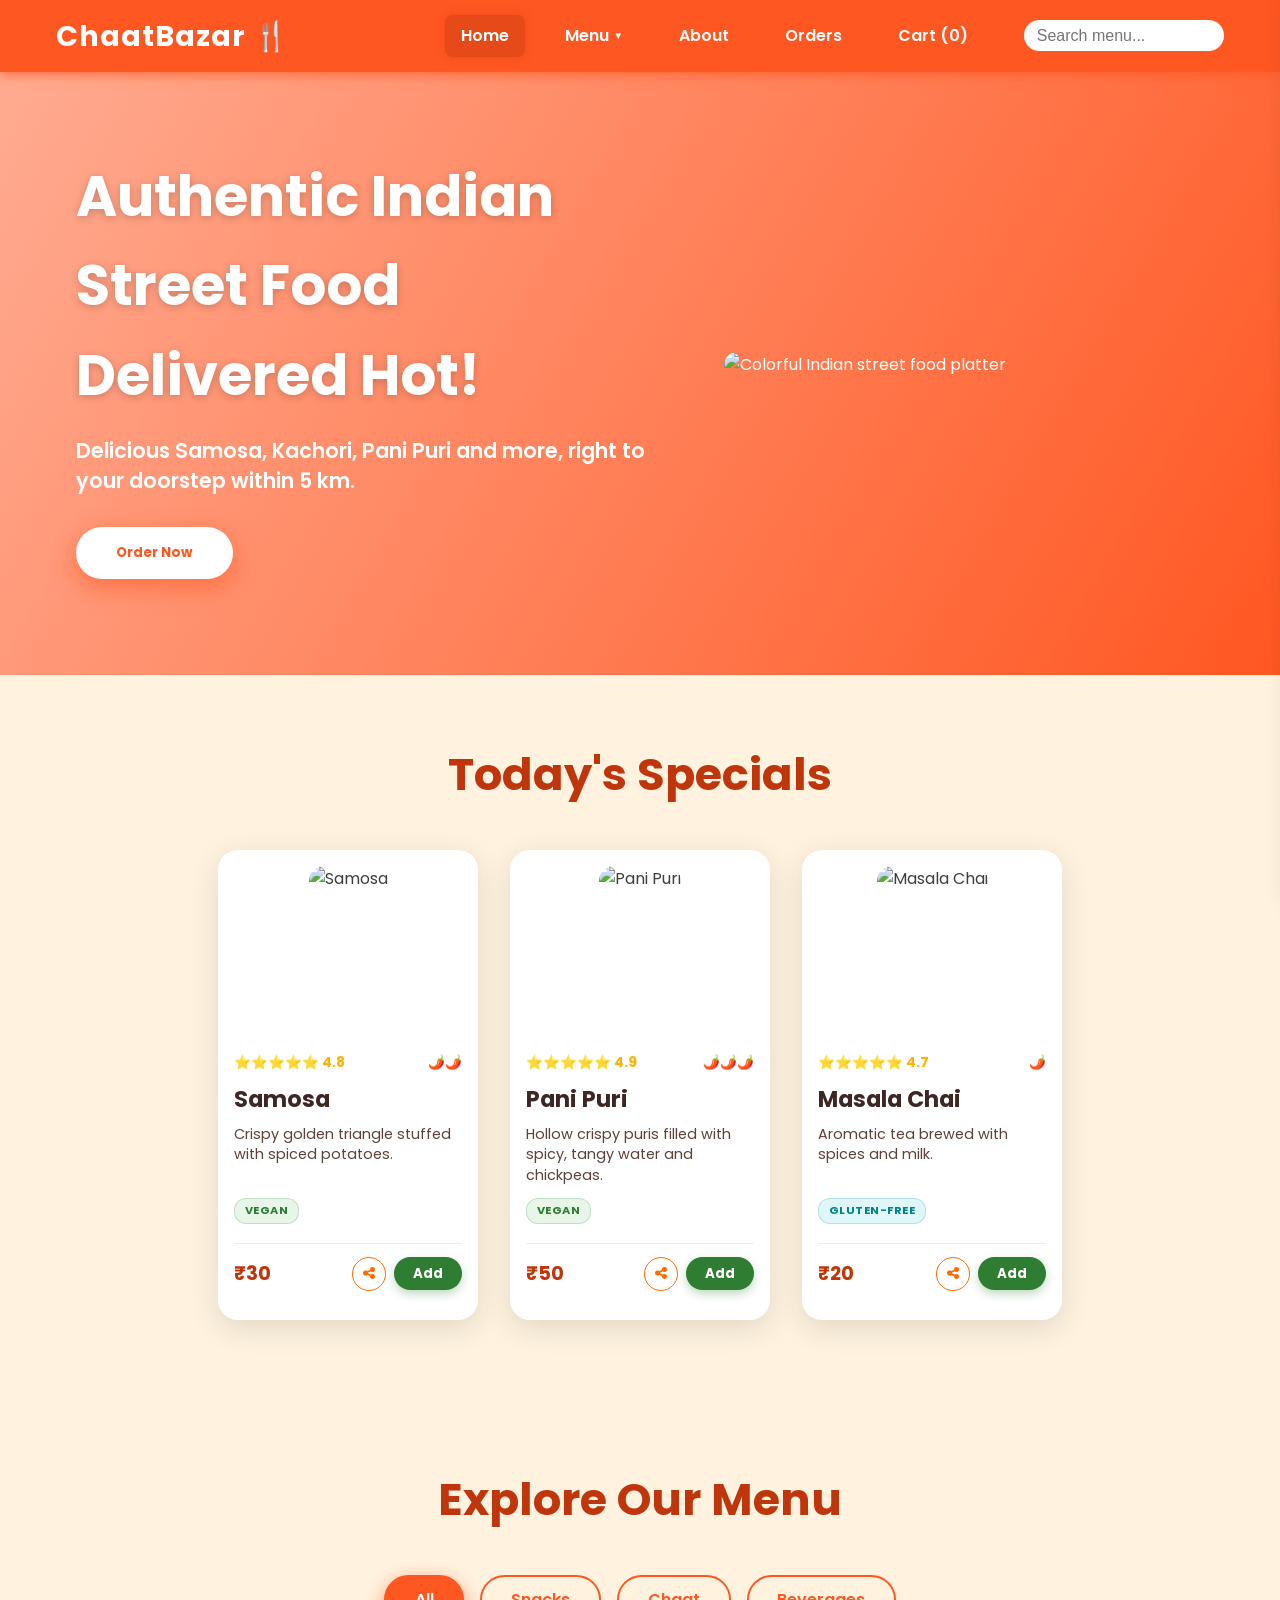
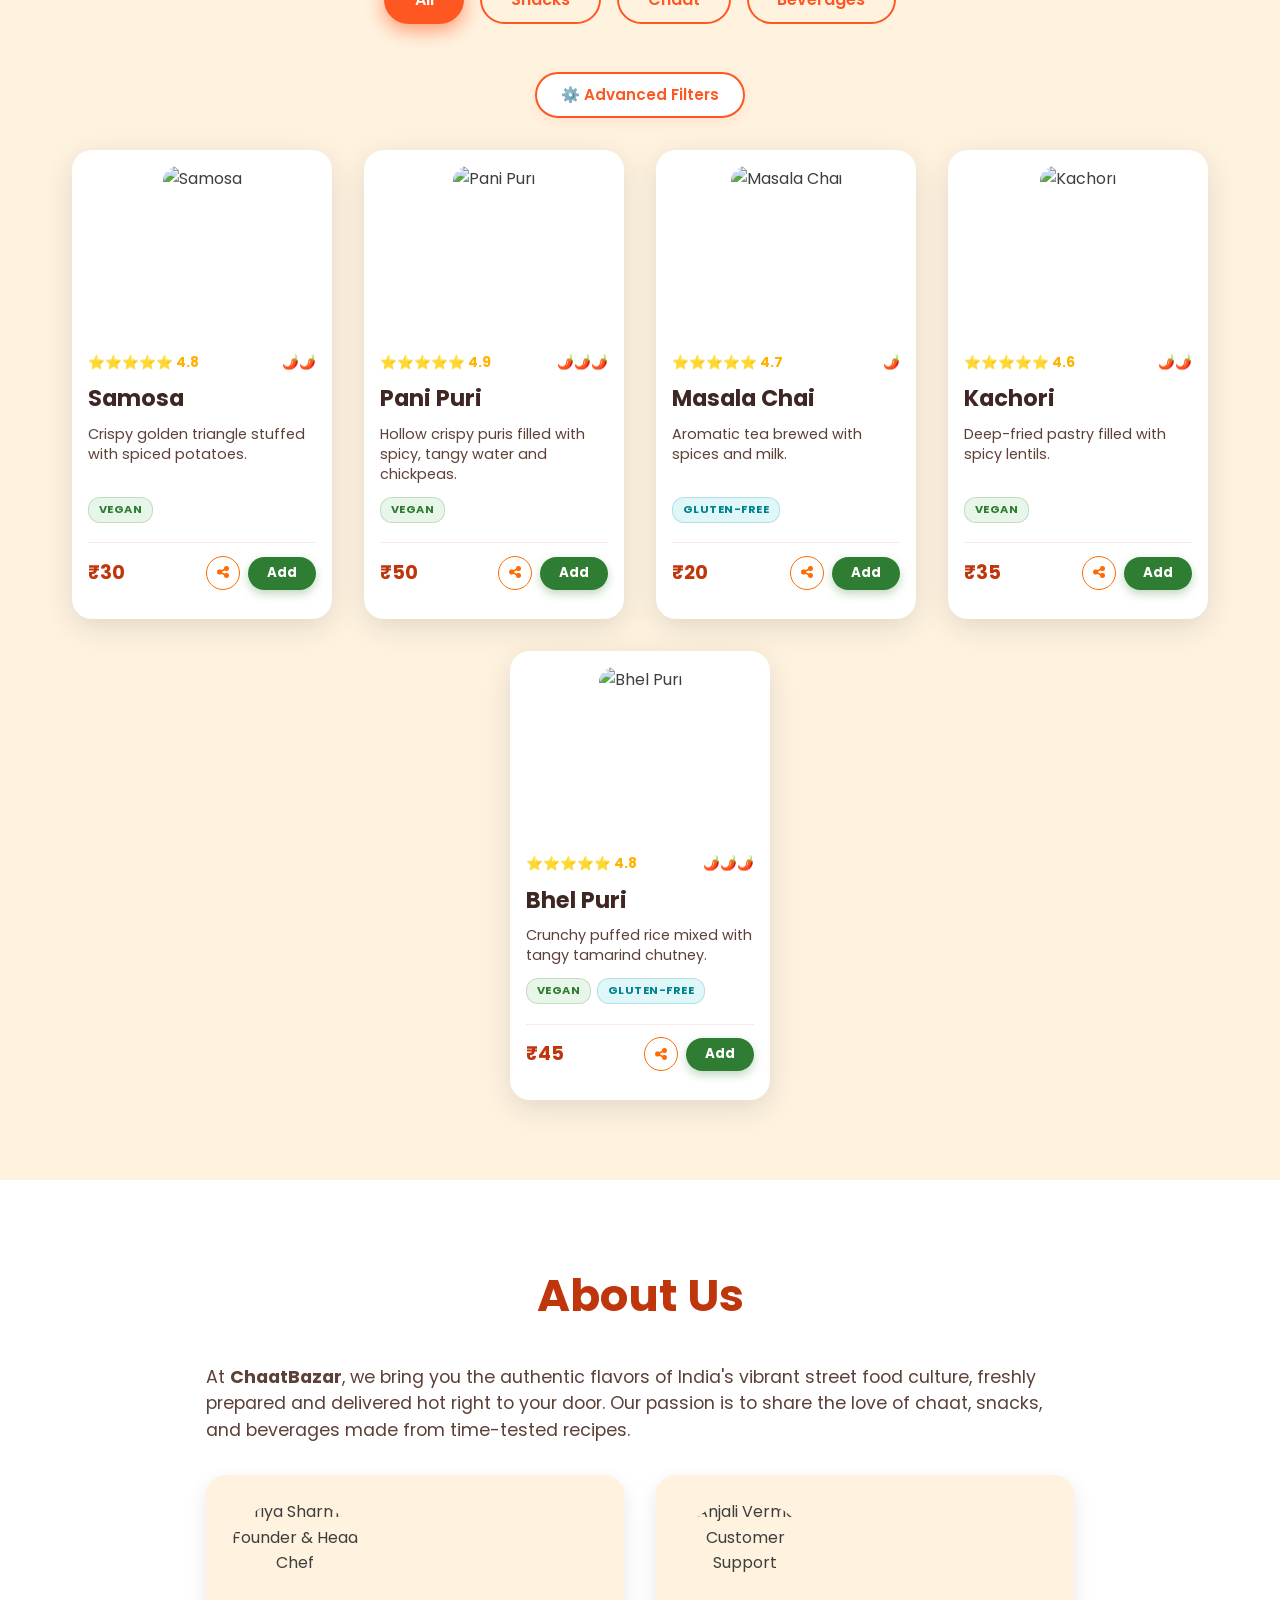
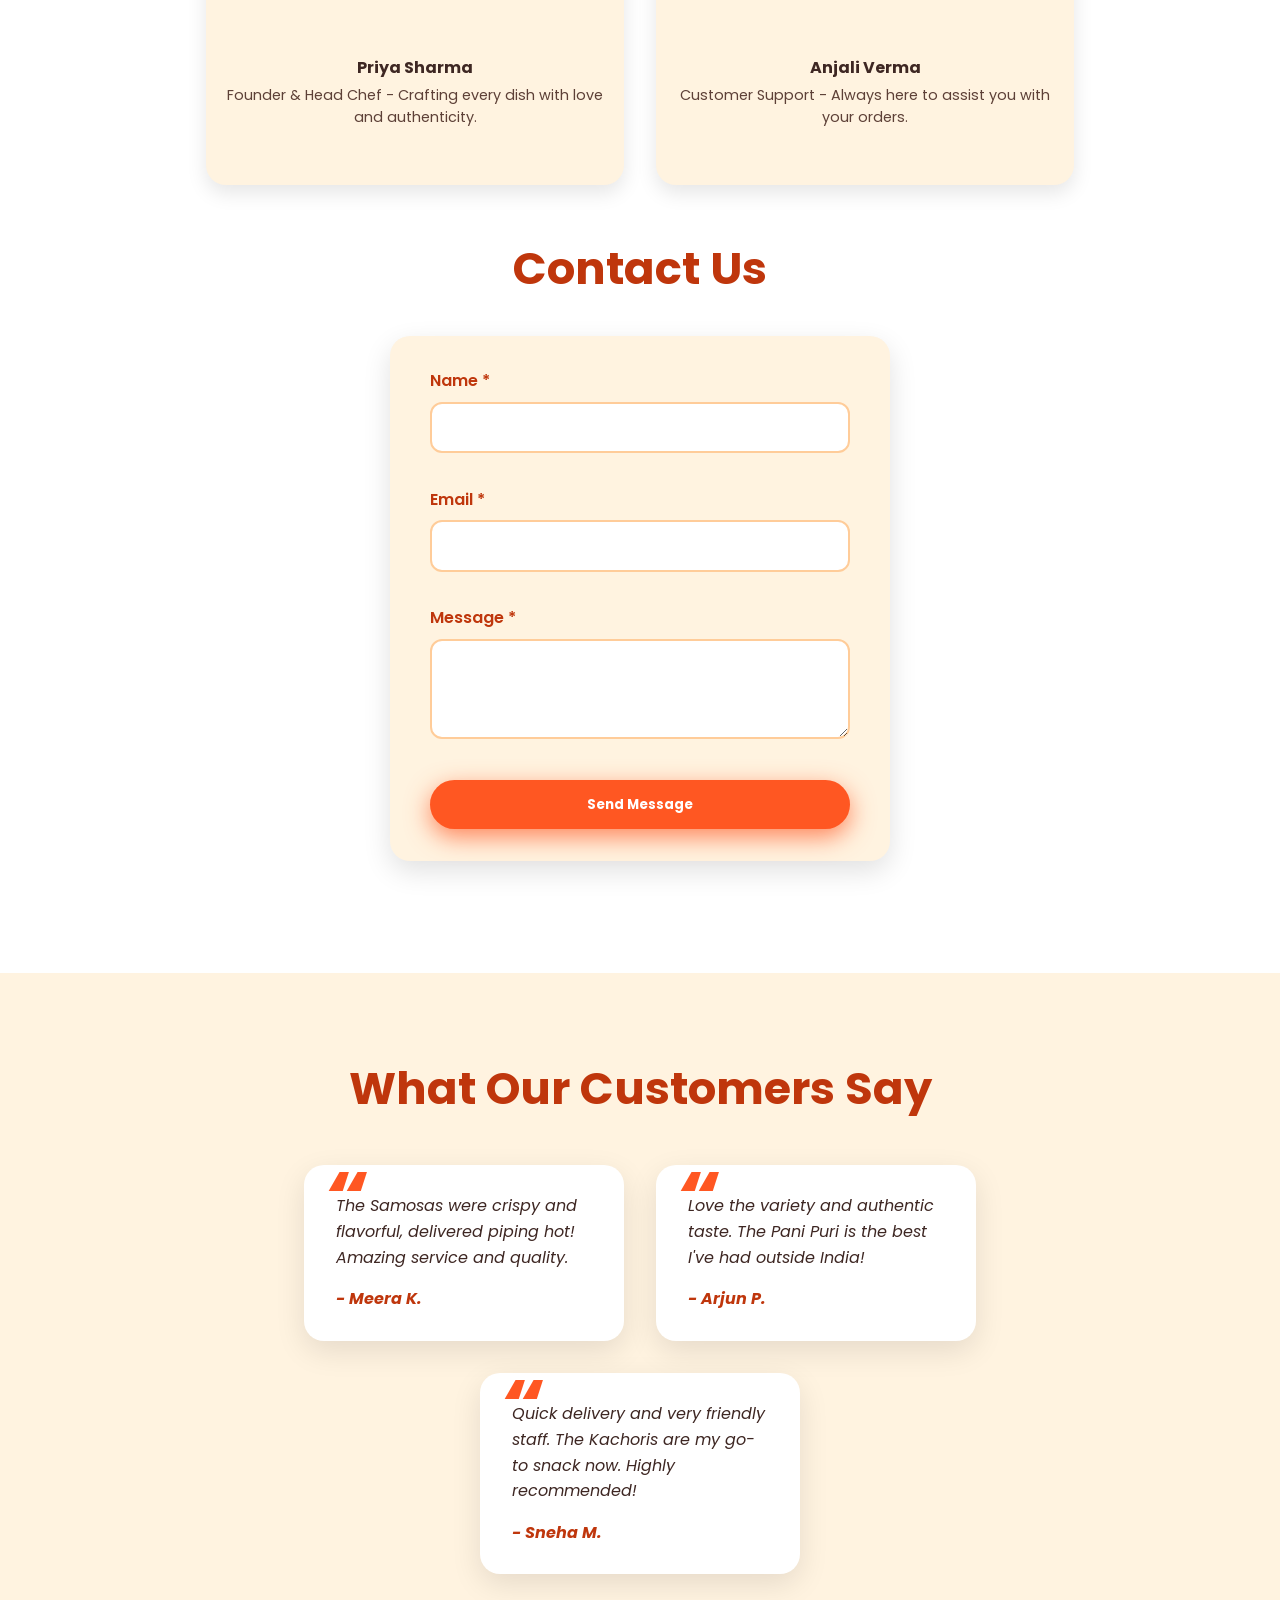
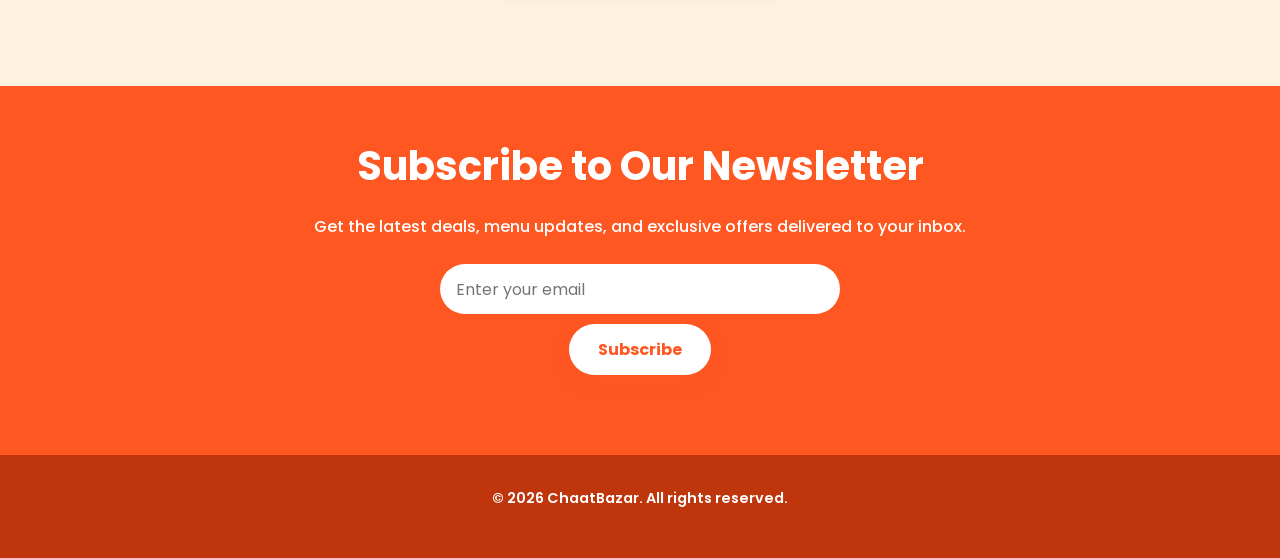
==== commit 7cda7997: "Merge pull request #116 from aanya1407jain/my-feature-branch ✨ [Feature Add] Add Share dish via Web " ====
--- a/index.html
+++ b/index.html
@@ -6,6 +6,7 @@
   <title>ChaatBazar 🍴 | Authentic Indian Street Food Delivered Hot</title>
   
   <!-- Google Fonts -->
+  <link rel="stylesheet" href="https://cdnjs.cloudflare.com/ajax/libs/font-awesome/6.5.0/css/all.min.css" />
   <link href="https://fonts.googleapis.com/css2?family=Poppins:wght@400;600;700&display=swap" rel="stylesheet" />
   <link rel="stylesheet" href="css/style.css">
 </head>
@@ -28,6 +29,7 @@
         </div>
       </div>
       <a href="#about" class="nav-link">About</a>
+      <a href="orders.html" class="nav-link">Orders</a>
       <a href="#cart-sidebar" class="nav-link" id="cart-open-btn" aria-label="Open Cart">Cart (<span id="cart-count">0</span>)</a>
       <div class="search-bar" role="search">
         <input type="search" placeholder="Search menu..." aria-label="Search menu" id="search-input" autocomplete="off" />
--- a/css/style.css
+++ b/css/style.css
@@ -1271,4 +1271,304 @@
   background: #1b5e20;
   box-shadow: 0 6px 15px rgba(27, 94, 32, 0.5);
   transform: translateY(-1px);
+}
+
+.card-footer-actions {
+  display: flex;
+  align-items: center;
+  gap: 0.5rem;
+}
+
+.share-btn {
+  background: transparent;
+  border: 1.5px solid #ff6b00;
+  color: #ff6b00;
+  border-radius: 50%;
+  width: 34px;
+  height: 34px;
+  padding: 0;
+  font-size: 0.85rem;
+  cursor: pointer;
+  transition: all 0.3s ease;
+  display: flex;
+  align-items: center;
+  justify-content: center;
+}
+
+.share-btn:hover {
+  background: #ff6b00;
+  color: #fff;
+  box-shadow: 0 4px 10px rgba(255, 107, 0, 0.35);
+  transform: translateY(-1px);
+}
+
+.share-btn:focus-visible {
+  outline: 2px solid #ff6b00;
+  outline-offset: 2px;
+}
+/* ===== Orders Dashboard Layout ===== */
+.orders-page {
+  padding-top: 4rem;
+  padding-bottom: 5rem;
+}
+
+.orders-page h1 {
+  font-size: 2.2rem;
+  color: #bf360c;
+  margin-bottom: 2.5rem;
+  text-align: center;
+  font-weight: 700;
+}
+
+.orders-container {
+  display: flex;
+  flex-direction: column;
+  gap: 2.5rem;
+  max-width: 800px;
+  margin: 0 auto;
+}
+
+/* Empty Orders Page */
+.empty-orders {
+  text-align: center;
+  background: rgba(255, 255, 255, 0.85);
+  backdrop-filter: blur(15px);
+  border: 1px solid rgba(255, 87, 34, 0.15);
+  border-radius: 20px;
+  padding: 4rem 2rem;
+  box-shadow: 0 10px 30px rgba(0, 0, 0, 0.08);
+}
+
+.empty-orders h2 {
+  font-size: 1.6rem;
+  color: #3e2723;
+  margin-bottom: 0.8rem;
+}
+
+.empty-orders p {
+  color: #5d4037;
+  font-size: 1.05rem;
+  margin-bottom: 1.5rem;
+}
+
+/* Order Progress Card */
+.order-card {
+  background: rgba(255, 255, 255, 0.9);
+  backdrop-filter: blur(10px);
+  border: 1px solid rgba(255, 87, 34, 0.15);
+  border-radius: 20px;
+  padding: 2rem;
+  box-shadow: 0 8px 25px rgba(0, 0, 0, 0.06);
+  transition: transform 0.3s ease, box-shadow 0.3s ease;
+}
+
+.order-card:hover {
+  transform: translateY(-2px);
+  box-shadow: 0 12px 35px rgba(255, 87, 34, 0.1);
+}
+
+.order-card-header {
+  display: flex;
+  justify-content: space-between;
+  align-items: center;
+  border-bottom: 1px solid #fbe9e7;
+  padding-bottom: 1.2rem;
+  margin-bottom: 1.5rem;
+  flex-wrap: wrap;
+  gap: 1rem;
+}
+
+.order-meta-info {
+  display: flex;
+  flex-direction: column;
+  gap: 0.3rem;
+}
+
+.order-id {
+  font-size: 1.1rem;
+  color: #3e2723;
+}
+
+.order-date {
+  font-size: 0.85rem;
+  color: #8d6e63;
+}
+
+/* Status Badges */
+.status-badge {
+  font-size: 0.85rem;
+  font-weight: 700;
+  padding: 0.4rem 1rem;
+  border-radius: 20px;
+  text-transform: uppercase;
+  letter-spacing: 0.5px;
+  display: inline-block;
+}
+
+.status-badge.status-pending {
+  background: #fff8e1;
+  color: #ffb300;
+  border: 1px solid rgba(255, 179, 0, 0.3);
+}
+
+.status-badge.status-preparing {
+  background: #fbe9e7;
+  color: #ff5722;
+  border: 1px solid rgba(255, 87, 34, 0.3);
+}
+
+.status-badge.status-on-the-way {
+  background: #e1f5fe;
+  color: #0288d1;
+  border: 1px solid rgba(2, 136, 209, 0.3);
+}
+
+.status-badge.status-delivered {
+  background: #e8f5e9;
+  color: #2e7d32;
+  border: 1px solid rgba(46, 125, 50, 0.3);
+}
+
+/* Graphical Progress Stepper Track */
+.order-timeline {
+  display: flex;
+  align-items: center;
+  justify-content: space-between;
+  margin: 2rem 0 2.5rem;
+  padding: 0 1rem;
+}
+
+.timeline-step {
+  display: flex;
+  flex-direction: column;
+  align-items: center;
+  position: relative;
+  z-index: 2;
+  gap: 0.5rem;
+}
+
+.step-circle {
+  width: 32px;
+  height: 32px;
+  border-radius: 50%;
+  background: #e0e0e0;
+  color: #757575;
+  display: flex;
+  align-items: center;
+  justify-content: center;
+  font-weight: 700;
+  font-size: 0.9rem;
+  transition: all 0.4s ease;
+  border: 2px solid transparent;
+}
+
+.step-label {
+  font-size: 0.8rem;
+  font-weight: 600;
+  color: #9e9e9e;
+  transition: all 0.4s ease;
+}
+
+/* Timeline Connectors */
+.timeline-line {
+  flex: 1;
+  height: 4px;
+  background: #e0e0e0;
+  margin-top: -1.2rem;
+  z-index: 1;
+  transition: all 0.4s ease;
+}
+
+/* Highlighted Progress Active Steps states */
+.timeline-step.active .step-circle {
+  background: #ffe0b2;
+  color: #ff5722;
+  border-color: #ff5722;
+}
+
+.timeline-step.active .step-label {
+  color: #ff5722;
+}
+
+.timeline-step.current .step-circle {
+  background: #ff5722;
+  color: white;
+  box-shadow: 0 0 12px rgba(255, 87, 34, 0.5);
+  transform: scale(1.15);
+}
+
+.timeline-step.current .step-label {
+  font-weight: 700;
+  color: #bf360c;
+}
+
+.timeline-line.active {
+  background: #ffaa66;
+}
+
+/* Order Item Row Summary Layout */
+.order-items-list {
+  display: flex;
+  flex-direction: column;
+  gap: 0.6rem;
+  background: #fafafa;
+  border-radius: 12px;
+  padding: 1.2rem;
+  margin-bottom: 1.5rem;
+  border: 1px solid #fbe9e7;
+}
+
+.order-item-row {
+  display: flex;
+  justify-content: space-between;
+  font-size: 0.95rem;
+  color: #5d4037;
+}
+
+.order-item-row span:first-child {
+  font-weight: 600;
+}
+
+.order-item-row span:last-child {
+  font-weight: 700;
+}
+
+/* Order Card Footer */
+.order-card-footer {
+  display: flex;
+  justify-content: space-between;
+  align-items: center;
+  flex-wrap: wrap;
+  gap: 1rem;
+}
+
+.order-total-price {
+  font-size: 1.05rem;
+  color: #5d4037;
+}
+
+.order-total-price strong {
+  font-size: 1.3rem;
+  color: #bf360c;
+  margin-left: 0.4rem;
+}
+
+/* Reorder Button styling */
+.btn-reorder {
+  background: #ff5722;
+  color: white;
+  border: none;
+  padding: 0.6rem 1.6rem;
+  border-radius: 50px;
+  font-weight: 700;
+  font-size: 0.95rem;
+  box-shadow: 0 4px 15px rgba(255, 87, 34, 0.3);
+  transition: all 0.3s ease;
+  cursor: pointer;
+}
+
+.btn-reorder:hover {
+  background: #bf360c;
+  box-shadow: 0 6px 20px rgba(191, 54, 12, 0.4);
+  transform: translateY(-1px);
 }
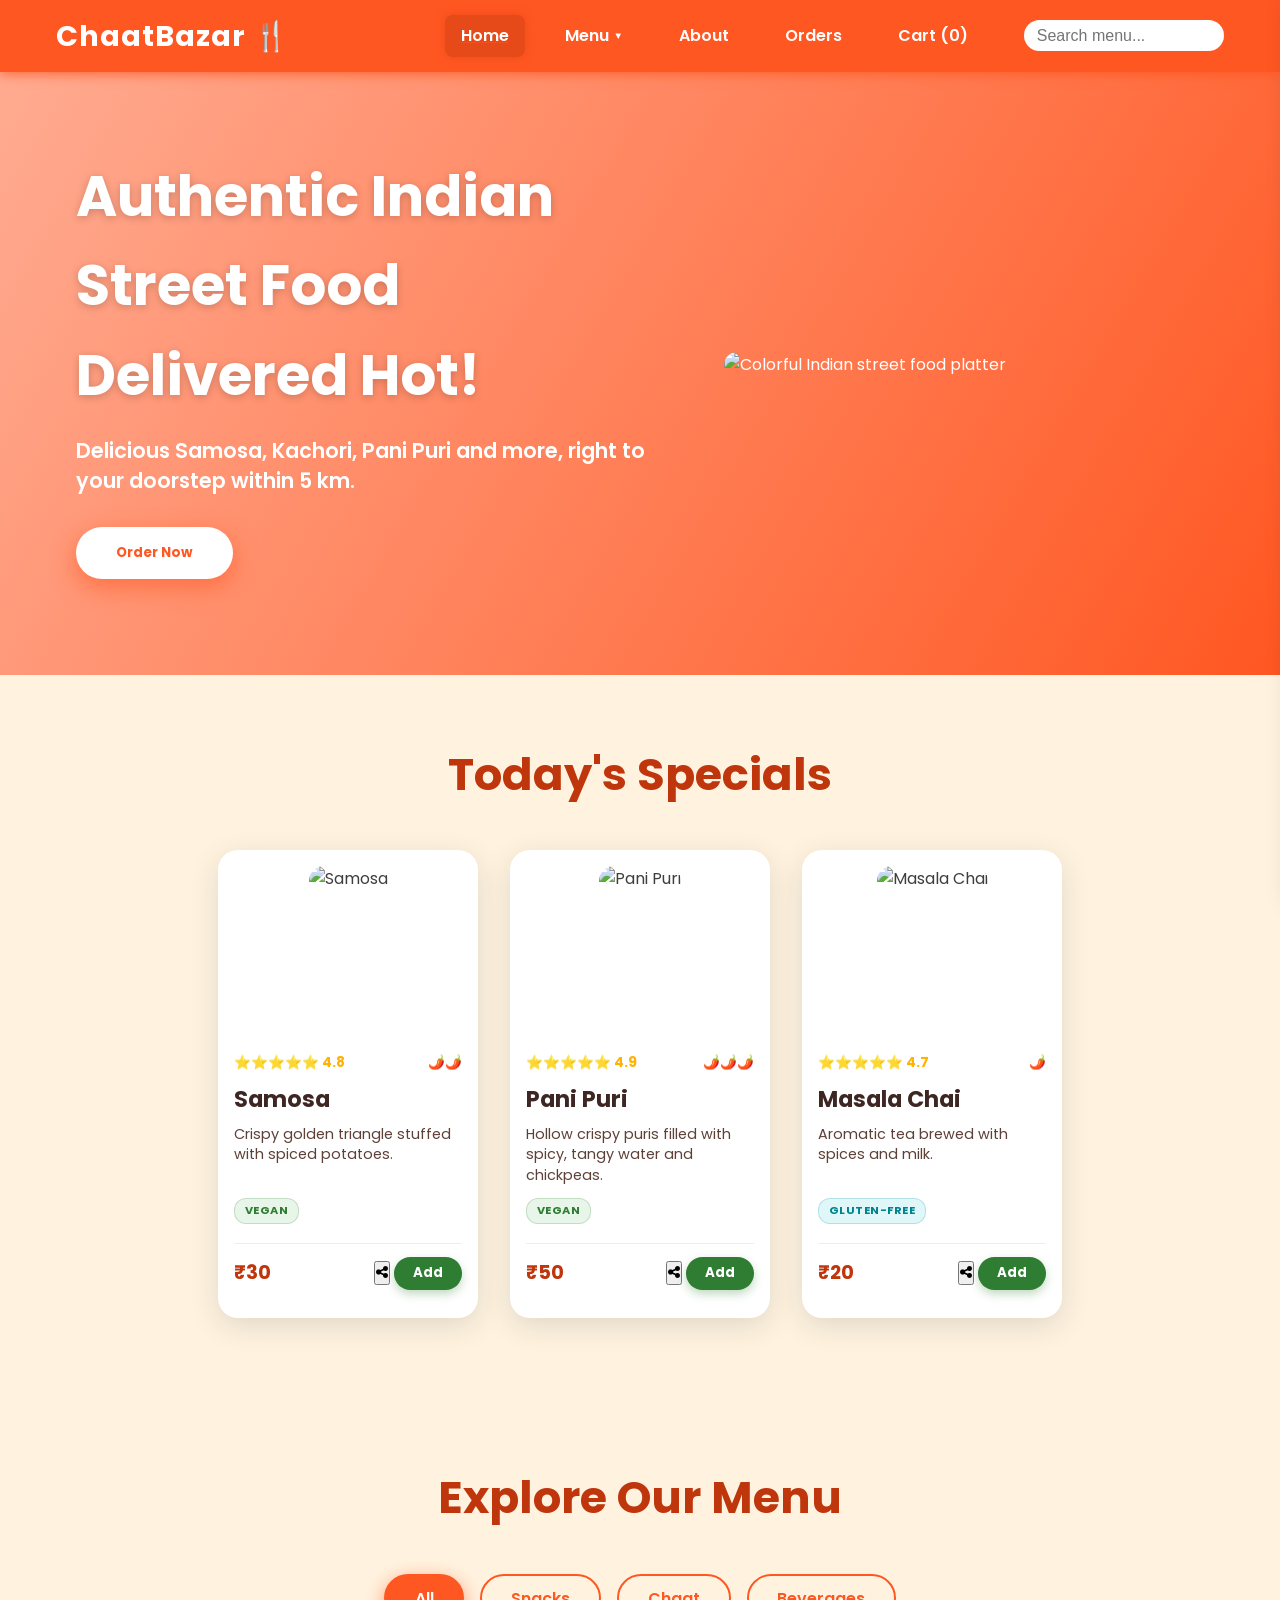
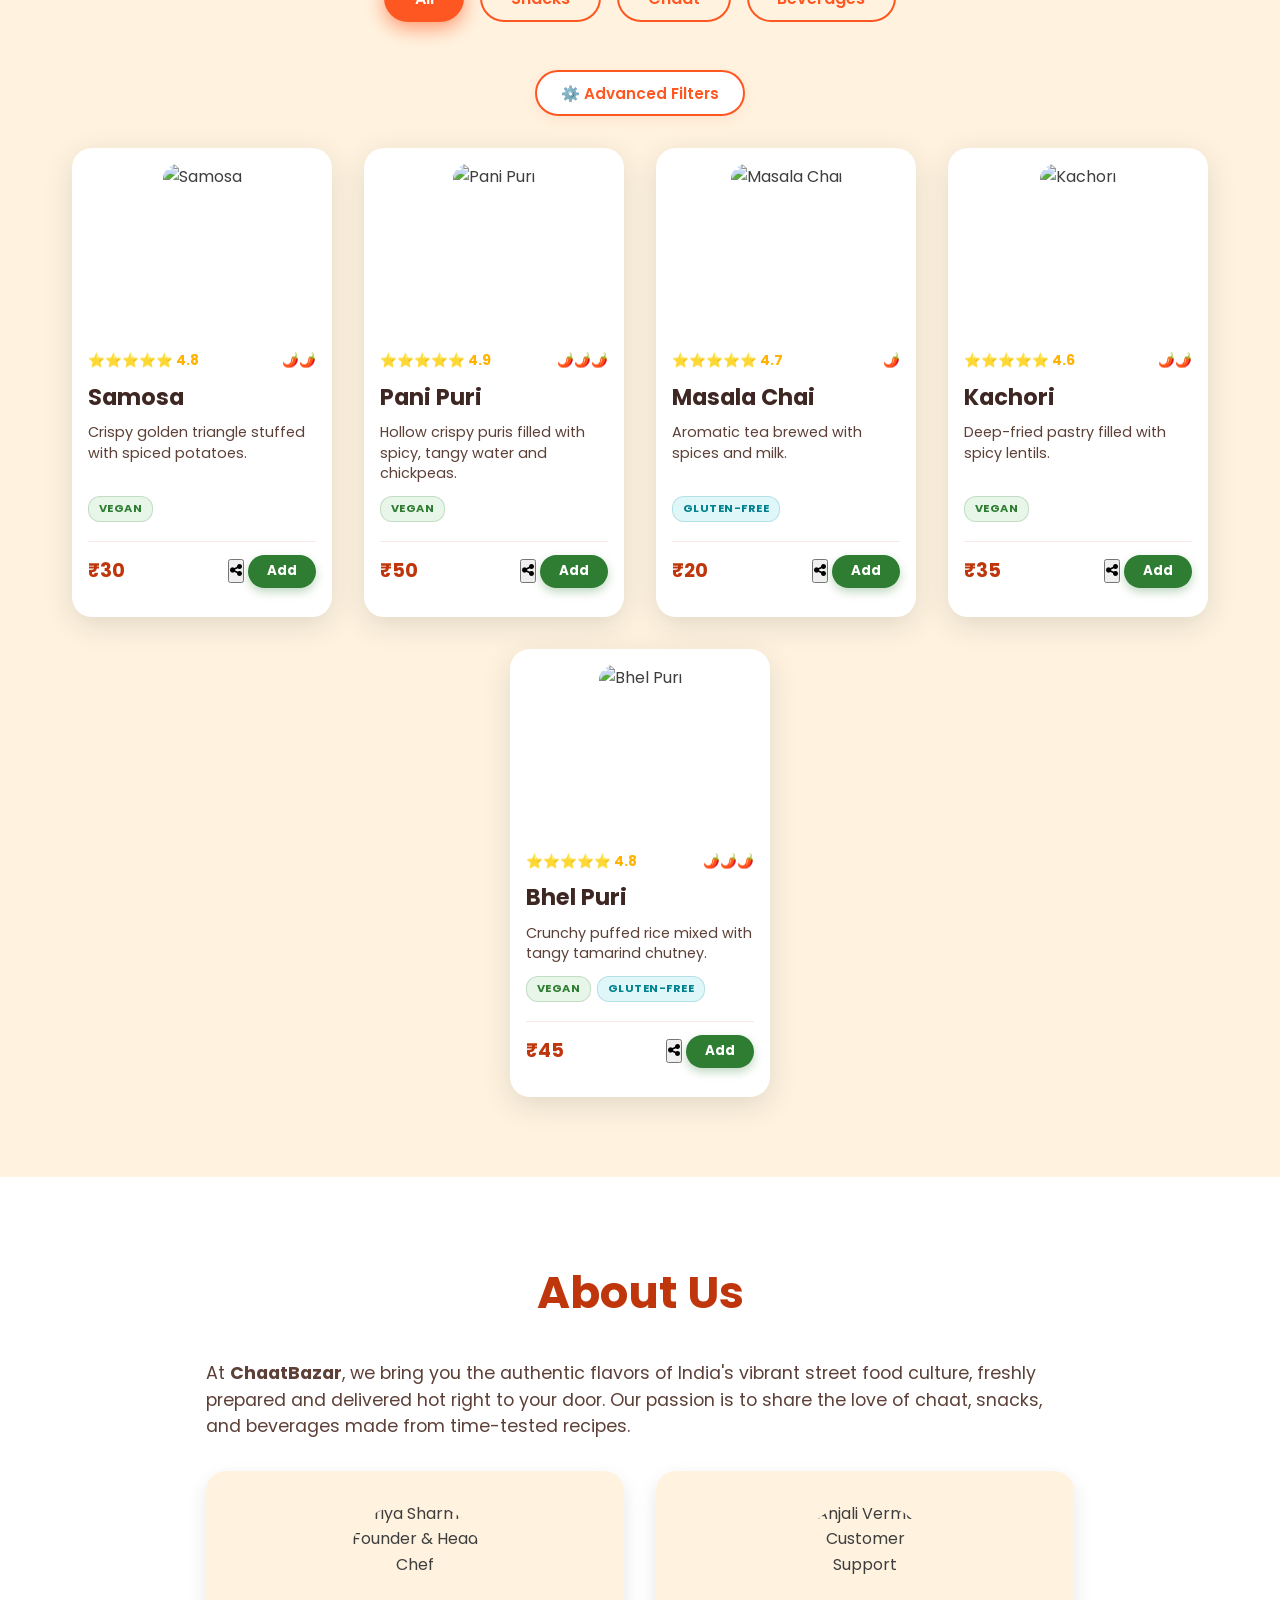
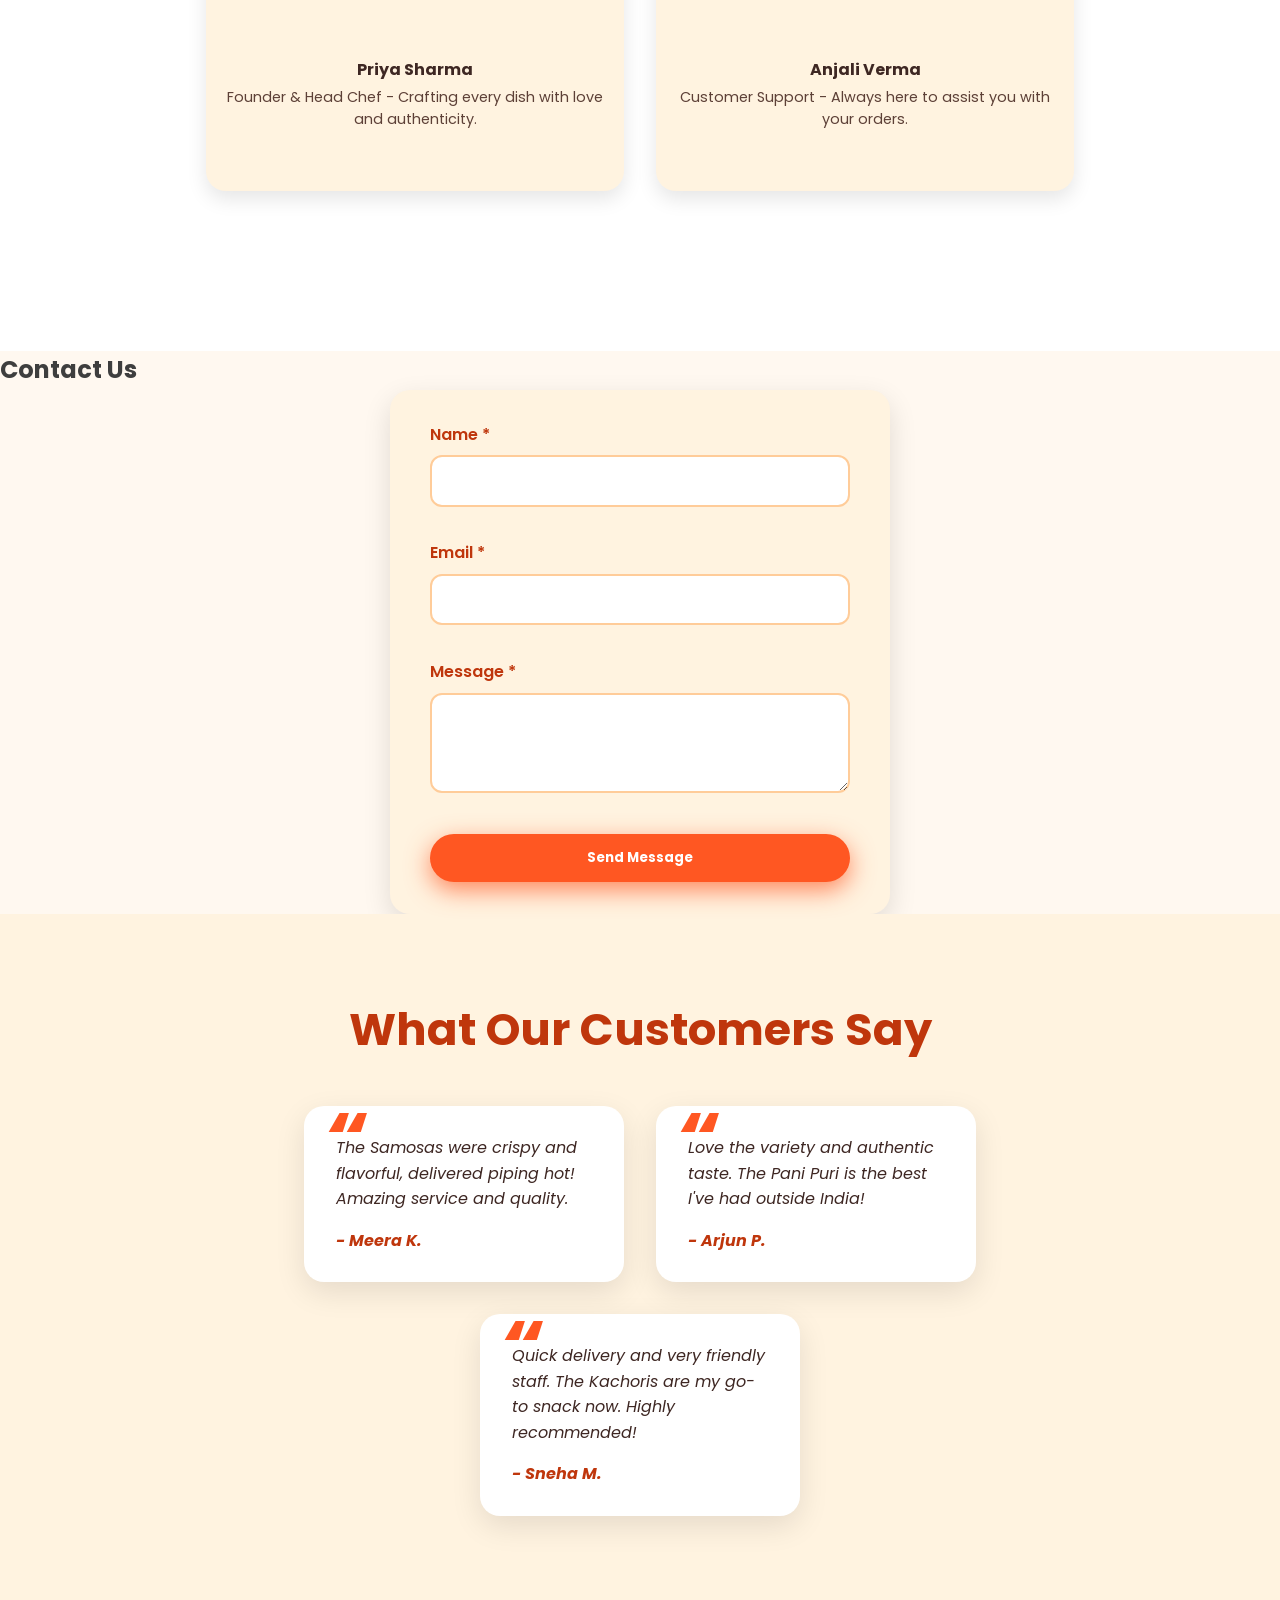
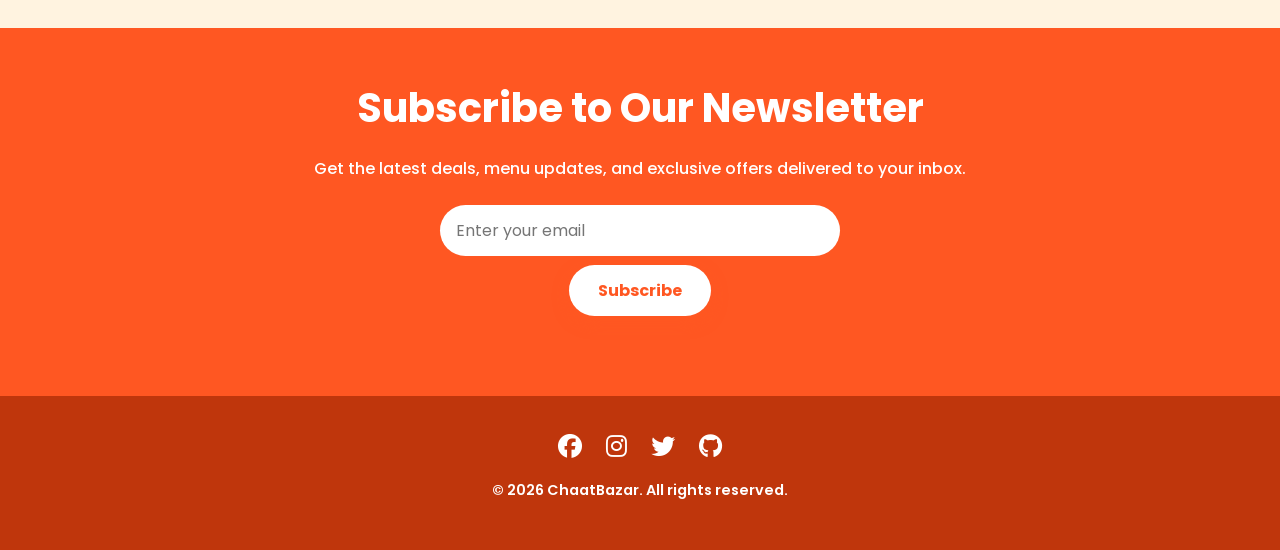
==== commit 60cc0ea3: "Merge pull request #231 from neema-s/feature/flippable-team-cards [UI] Add flippable team member car" ====
--- a/index.html
+++ b/index.html
@@ -6,9 +6,10 @@
   <title>ChaatBazar 🍴 | Authentic Indian Street Food Delivered Hot</title>
   
   <!-- Google Fonts -->
-  <link rel="stylesheet" href="https://cdnjs.cloudflare.com/ajax/libs/font-awesome/6.5.0/css/all.min.css" />
   <link href="https://fonts.googleapis.com/css2?family=Poppins:wght@400;600;700&display=swap" rel="stylesheet" />
+  <link rel="stylesheet" href="https://cdnjs.cloudflare.com/ajax/libs/font-awesome/6.5.1/css/all.min.css" />
   <link rel="stylesheet" href="css/style.css">
+  <link rel="icon" href="favicon.png" type="image/png" />
 </head>
 <body>
 
@@ -19,7 +20,7 @@
     <nav role="navigation" aria-label="Primary Navigation">
       <a href="#hero" class="nav-link active" tabindex="0">Home</a>
       <div class="dropdown" tabindex="0" aria-haspopup="true" aria-expanded="false">
-        <a href="#menu" class="dropdown-toggle nav-link">Menu</a>
+        <a href="menu.html" class="dropdown-toggle nav-link">Menu</a>
         <div class="dropdown-menu" role="menu" aria-label="Menu Categories">
           <a href="#specials" role="menuitem" tabindex="-1" class="menu-filter" data-filter="Specials">Specials</a>
           <a href="#menu" role="menuitem" tabindex="-1" class="menu-filter" data-filter="Snacks">Snacks</a>
@@ -57,6 +58,14 @@
   <h2 class="section-title">Today's Specials</h2>
   <div class="cards" id="specials-cards">
     <!-- Special cards will be injected here -->
+  </div>
+</section>
+
+<!-- Recently Viewed Section -->
+<section id="recently-viewed" class="recently-viewed" role="region" aria-label="Recently Viewed Items" style="display: none;">
+  <h2 class="section-title">Recently Viewed</h2>
+  <div class="cards" id="recently-viewed-cards">
+    <!-- Recently viewed cards will be injected here -->
   </div>
 </section>
 
@@ -133,22 +142,51 @@
 </section>
 
 <!-- About Section -->
+<!-- About Section -->
 <section id="about" class="about" role="region" aria-label="About ChaatBazar">
   <div class="container">
     <h2>About Us</h2>
     <p>At <strong>ChaatBazar</strong>, we bring you the authentic flavors of India's vibrant street food culture, freshly prepared and delivered hot right to your door. Our passion is to share the love of chaat, snacks, and beverages made from time-tested recipes.</p>
+
     <div class="team" aria-label="Meet our team">
+
       <article class="team-member" tabindex="0">
-        <img src="https://randomuser.me/api/portraits/women/68.jpg" alt="Priya Sharma - Founder & Head Chef" />
-        <h4>Priya Sharma</h4>
-        <p>Founder & Head Chef - Crafting every dish with love and authenticity.</p>
+        <div class="team-member-inner">
+
+          <div class="team-member-front">
+            <img src="https://randomuser.me/api/portraits/women/68.jpg" alt="Priya Sharma - Founder & Head Chef" />
+            <h4>Priya Sharma</h4>
+            <p>Founder & Head Chef - Crafting every dish with love and authenticity.</p>
+          </div>
+
+          <div class="team-member-back">
+            <h4>About Priya</h4>
+            <p>10+ years of culinary expertise specializing in authentic Indian street food and handcrafted signature recipes.</p>
+          </div>
+
+        </div>
       </article>
+
       <article class="team-member" tabindex="0">
-        <img src="https://randomuser.me/api/portraits/women/45.jpg" alt="Anjali Verma - Customer Support" />
-        <h4>Anjali Verma</h4>
-        <p>Customer Support - Always here to assist you with your orders.</p>
+        <div class="team-member-inner">
+
+          <div class="team-member-front">
+            <img src="https://randomuser.me/api/portraits/women/45.jpg" alt="Anjali Verma - Customer Support" />
+            <h4>Anjali Verma</h4>
+            <p>Customer Support - Always here to assist you with your orders.</p>
+          </div>
+
+          <div class="team-member-back">
+            <h4>About Anjali</h4>
+            <p>Ensures smooth customer experience, quick assistance, and seamless order support from start to finish.</p>
+          </div>
+
+        </div>
       </article>
+
     </div>
+  </div>
+</section>
 
     <!-- Contact Form -->
     <h2>Contact Us</h2>
@@ -219,9 +257,16 @@
 
 <!-- Footer -->
 <footer>
+  <div class="social-icons">
+    <a href="https://facebook.com" target="_blank" rel="noopener noreferrer" aria-label="Facebook"><i class="fa-brands fa-facebook"></i></a>
+    <a href="https://instagram.com" target="_blank" rel="noopener noreferrer" aria-label="Instagram"><i class="fa-brands fa-instagram"></i></a>
+    <a href="https://twitter.com" target="_blank" rel="noopener noreferrer" aria-label="Twitter"><i class="fa-brands fa-twitter"></i></a>
+    <a href="https://github.com" target="_blank" rel="noopener noreferrer" aria-label="GitHub"><i class="fa-brands fa-github"></i></a>
+  </div>
   <p>© 2026 ChaatBazar. All rights reserved.</p>
 </footer>
 
+<div id="toast-notification" class="toast-notification"></div>
 <script src="js/main.js"></script> 
 </body>
 </html>
--- a/css/style.css
+++ b/css/style.css
@@ -33,6 +33,84 @@
       margin: 0 auto;
       padding: 0 1rem;
     }
+
+    /* ===== Toast Notification ===== */
+
+.toast-notification {
+  position: fixed;
+  top: 90px;
+  left: 50%;
+  transform: translateX(-50%) translateY(-20px);
+
+  background: linear-gradient(135deg, #ff7a00, #ff9a3c);
+  color: #fff;
+
+  padding: 14px 24px;
+  border-radius: 14px;
+
+  font-size: 15px;
+  font-weight: 600;
+
+  min-width: 280px;
+  text-align: center;
+
+  box-shadow: 0 10px 25px rgba(0,0,0,0.18);
+
+  opacity: 0;
+  transition: all 0.35s ease;
+
+  z-index: 9999;
+  pointer-events: none;
+
+  border: 1px solid rgba(255,255,255,0.2);
+  backdrop-filter: blur(8px);
+}
+
+.toast-notification.show {
+  opacity: 1;
+  transform: translateX(-50%) translateY(0);
+}
+
+/* ===== Mobile Responsive ===== */
+
+@media (max-width: 600px) {
+  .toast-notification {
+    width: calc(100% - 32px);
+    min-width: unset;
+
+    left: 16px;
+    right: 16px;
+
+    transform: translateY(-20px);
+
+    font-size: 14px;
+    padding: 12px 16px;
+  }
+
+  .toast-notification.show {
+    transform: translateY(0);
+  }
+}
+
+/* Cart Count Bounce */
+
+.cart-bounce {
+  animation: cartBounce 0.4s ease;
+}
+
+@keyframes cartBounce {
+  0% {
+    transform: scale(1);
+  }
+
+  50% {
+    transform: scale(1.3);
+  }
+
+  100% {
+    transform: scale(1);
+  }
+}
 
     /* ===== Header ===== */
     header {
@@ -212,7 +290,8 @@
 
     /* ===== Specials & Menu Section ===== */
     section.specials,
-    section.menu {
+    section.menu,
+    section.recently-viewed {
       padding: 4rem 1rem 5rem;
       background: #fff3e0;
     }
@@ -229,6 +308,15 @@
       flex-wrap: wrap;
       gap: 2rem;
       justify-content: center;
+    }
+    .menu-container {
+      display: grid;
+      grid-template-columns: repeat(auto-fill, minmax(260px, 1fr));
+      gap: 2rem;
+      justify-content: center;
+      justify-items: center;
+      width: 100%;
+      margin-top: 2rem;
     }
     .card {
       background: white;
@@ -501,36 +589,84 @@
       margin-bottom: 3rem;
     }
     .team-member {
-      flex: 1 1 220px;
-      background: #fff3e0;
-      border-radius: 20px;
-      box-shadow: 0 8px 20px rgb(0 0 0 / 0.1);
-      padding: 1.5rem 1.2rem;
-      text-align: center;
-      user-select: none;
-      transition: box-shadow 0.3s ease;
-    }
-    .team-member:hover {
-      box-shadow: 0 12px 28px rgb(0 0 0 / 0.15);
-    }
-    .team-member img {
-      width: 140px;
-      height: 140px;
-      border-radius: 50%;
-      margin-bottom: 1rem;
-      object-fit: cover;
-      user-select: none;
-    }
-    .team-member h4 {
-      font-weight: 700;
-      margin-bottom: 0.3rem;
-      color: #3e2723;
-    }
-    .team-member p {
-      font-size: 0.9rem;
-      color: #5d4037;
-      user-select: text;
-    }
+  flex: 1 1 380px;
+  max-width: 420px;
+  height: 320px;
+  perspective: 1000px;
+  background: transparent;
+  border-radius: 20px;
+  box-shadow: none;
+  padding: 0;
+  text-align: center;
+  user-select: none;
+}
+
+.team-member-inner {
+  position: relative;
+  width: 100%;
+  height: 100%;
+  transition: transform 0.8s ease;
+  transform-style: preserve-3d;
+}
+
+.team-member:hover .team-member-inner,
+.team-member:focus .team-member-inner {
+  transform: rotateY(180deg);
+}
+
+.team-member-front,
+.team-member-back {
+  position: absolute;
+  width: 100%;
+  height: 100%;
+  background: #fff3e0;
+  border-radius: 20px;
+  box-shadow: 0 8px 20px rgb(0 0 0 / 0.1);
+  backface-visibility: hidden;
+
+  display: flex;
+  flex-direction: column;
+  align-items: center;
+  justify-content: center;
+
+  padding: 1.5rem 1.2rem;
+  box-sizing: border-box;
+}
+
+.team-member-front:hover,
+.team-member-back:hover {
+  box-shadow: 0 12px 28px rgb(0 0 0 / 0.15);
+}
+
+.team-member-back {
+  transform: rotateY(180deg);
+}
+
+.team-member img {
+  width: 140px;
+  height: 140px;
+  border-radius: 50%;
+  margin-bottom: 1rem;
+  object-fit: cover;
+  user-select: none;
+}
+
+.team-member h4 {
+  font-weight: 700;
+  margin-bottom: 0.3rem;
+  color: #3e2723;
+}
+
+.team-member p {
+  font-size: 0.9rem;
+  color: #5d4037;
+  user-select: text;
+}
+
+.team-member-back p {
+  max-width: 85%;
+  line-height: 1.5;
+}
 
     /* ===== Contact Form ===== */
     form.contact-form {
@@ -1273,39 +1409,6 @@
   transform: translateY(-1px);
 }
 
-.card-footer-actions {
-  display: flex;
-  align-items: center;
-  gap: 0.5rem;
-}
-
-.share-btn {
-  background: transparent;
-  border: 1.5px solid #ff6b00;
-  color: #ff6b00;
-  border-radius: 50%;
-  width: 34px;
-  height: 34px;
-  padding: 0;
-  font-size: 0.85rem;
-  cursor: pointer;
-  transition: all 0.3s ease;
-  display: flex;
-  align-items: center;
-  justify-content: center;
-}
-
-.share-btn:hover {
-  background: #ff6b00;
-  color: #fff;
-  box-shadow: 0 4px 10px rgba(255, 107, 0, 0.35);
-  transform: translateY(-1px);
-}
-
-.share-btn:focus-visible {
-  outline: 2px solid #ff6b00;
-  outline-offset: 2px;
-}
 /* ===== Orders Dashboard Layout ===== */
 .orders-page {
   padding-top: 4rem;
@@ -1571,4 +1674,183 @@
   background: #bf360c;
   box-shadow: 0 6px 20px rgba(191, 54, 12, 0.4);
   transform: translateY(-1px);
-}+}
+
+
+/* ===== Accessibility Styles ===== */
+
+/* Skip link - visible on focus */
+.skip-link {
+  position: absolute;
+  top: -40px;
+  left: 0;
+  background: #ff5722;
+  color: white;
+  padding: 0.6rem 1rem;
+  text-decoration: none;
+  z-index: 10000;
+  border-radius: 0 0 8px 0;
+  font-weight: 600;
+}
+
+.skip-link:focus {
+  top: 0;
+}
+
+/* Enhanced focus states for keyboard navigation */
+body.keyboard-nav button:focus,
+body.keyboard-nav a:focus,
+body.keyboard-nav input:focus,
+body.keyboard-nav textarea:focus,
+body.keyboard-nav select:focus {
+  outline: 3px solid #ff5722;
+  outline-offset: 2px;
+}
+
+/* Focus states for all interactive elements */
+button:focus-visible,
+a:focus-visible,
+input:focus-visible,
+textarea:focus-visible,
+select:focus-visible {
+  outline: 3px solid #ff5722;
+  outline-offset: 2px;
+  border-radius: 4px;
+}
+
+/* Card focus state */
+.card:focus {
+  outline: 3px solid #ff5722;
+  outline-offset: 2px;
+  box-shadow: 0 0 20px rgba(255, 87, 34, 0.5);
+}
+
+/* Search suggestion focused state */
+.suggestion-item.focused {
+  background: #ffe0d0;
+  color: #3e3e3e;
+}
+
+.suggestion-item:focus-visible {
+  outline: 2px solid #ff5722;
+  outline-offset: 1px;
+}
+
+/* Improved focus for navigation links */
+nav a:focus-visible {
+  box-shadow: 0 0 8px #ff5722;
+}
+
+/* Filter button focus state */
+.filter-btn:focus-visible,
+.menu-filter:focus-visible {
+  outline: 2px solid #ff5722;
+  outline-offset: 2px;
+}
+
+/* Checkbox and radio focus states */
+input[type="checkbox"]:focus-visible,
+input[type="radio"]:focus-visible {
+  outline: 2px solid #ff5722;
+  outline-offset: 2px;
+}
+
+/* Range slider focus state */
+input[type="range"]:focus-visible {
+  outline: 2px solid #ff5722;
+  outline-offset: 4px;
+}
+
+/* Select dropdown focus state */
+select:focus-visible {
+  outline: 2px solid #ff5722;
+  outline-offset: 2px;
+}
+
+/* High contrast mode support */
+@media (prefers-contrast: more) {
+  button:focus-visible,
+  a:focus-visible,
+  input:focus-visible,
+  textarea:focus-visible,
+  select:focus-visible {
+    outline-width: 4px;
+  }
+
+  .card:focus {
+    outline-width: 4px;
+    box-shadow: 0 0 30px rgba(255, 87, 34, 0.8);
+  }
+}
+
+/* Reduced motion support */
+@media (prefers-reduced-motion: reduce) {
+  * {
+    animation-duration: 0.01ms !important;
+    animation-iteration-count: 1 !important;
+    transition-duration: 0.01ms !important;
+  }
+}
+
+/* Dark mode support for better contrast */
+@media (prefers-color-scheme: dark) {
+  body {
+    background: #1a1a1a;
+    color: #e0e0e0;
+  }
+
+  .card {
+    background: #2d2d2d;
+  }
+
+  .suggestion-item {
+    background: #2d2d2d;
+    color: #e0e0e0;
+  }
+
+  .suggestion-item.focused {
+    background: #bf360c;
+    color: #fff;
+  }
+}
+
+/* Ensure links are underlined for clarity */
+a[href] {
+  text-decoration: underline;
+  text-decoration-color: rgba(255, 87, 34, 0.5);
+}
+
+/* Improve contrast of disabled buttons */
+button:disabled {
+  opacity: 0.6;
+  cursor: not-allowed;
+}
+
+/* Out of Stock Badge */
+.out-of-stock-badge {
+  background-color: #6c757d !important;  /* Grey color */
+  color: white;
+  padding: 5px 10px;
+  border-radius: 5px;
+  font-size: 12px;
+  font-weight: 600;
+  display: inline-block;
+  margin: 10px 0 5px 0;
+  letter-spacing: 0.5px;
+  text-align: center;
+  width: fit-content;
+}
+
+/* Disabled button styling */
+.add-btn:disabled {
+  opacity: 0.6;
+  cursor: not-allowed;
+  background-color: #cccccc !important;
+  transform: none !important;
+}
+
+/* Hover effect for disabled button */
+.add-btn:disabled:hover {
+  transform: none !important;
+  opacity: 0.6;
+}
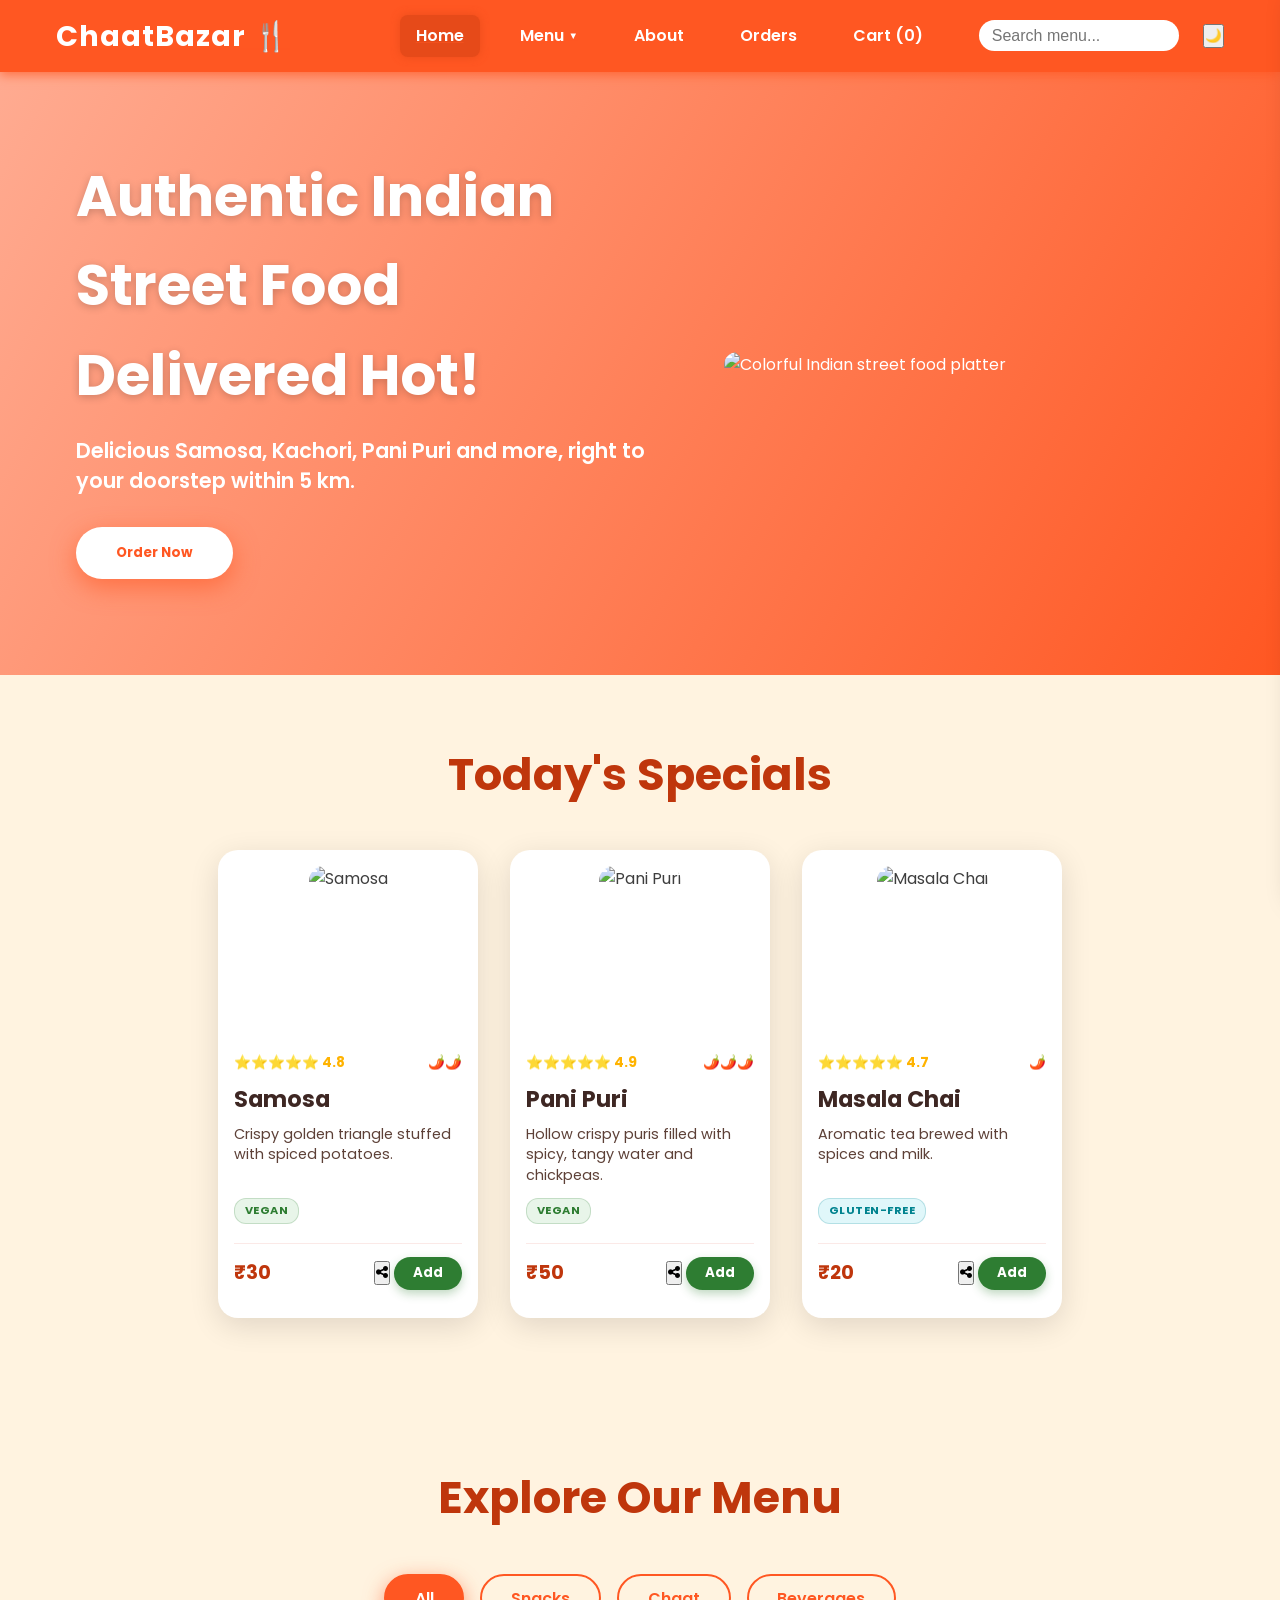
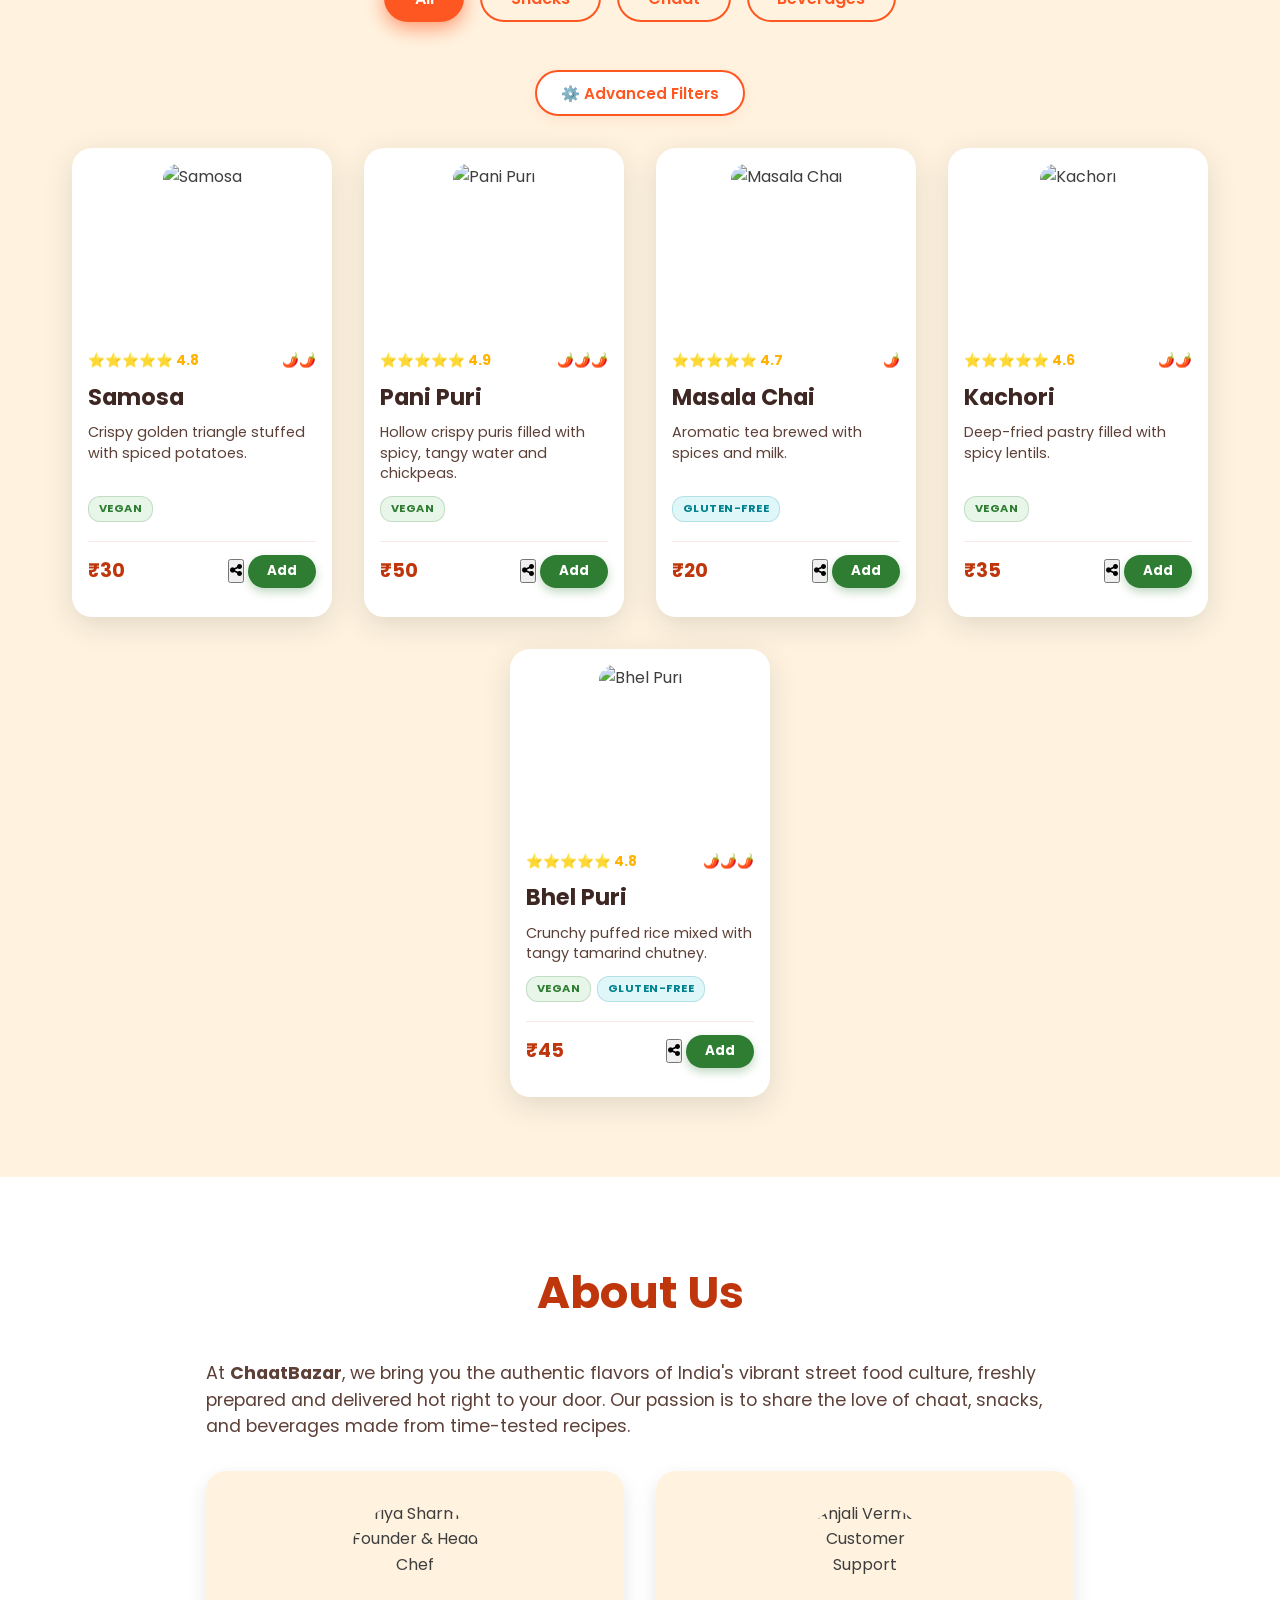
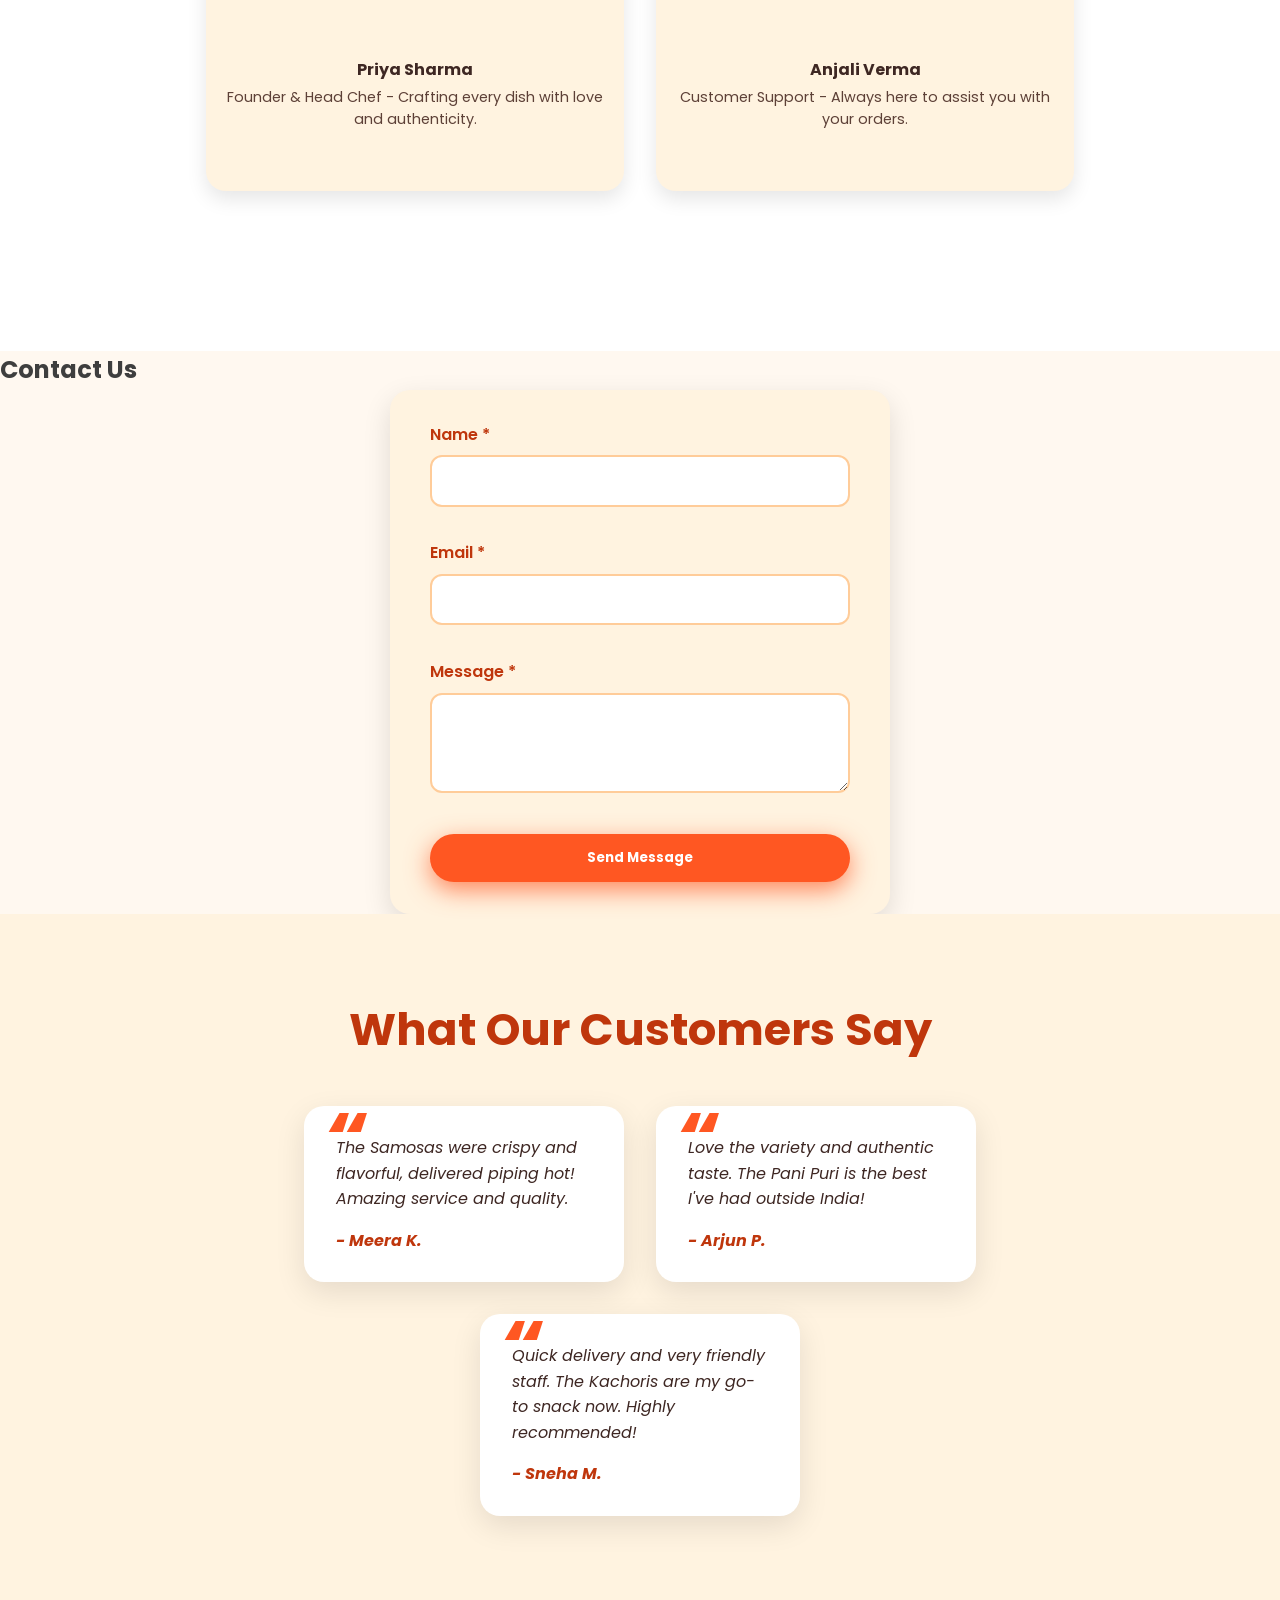
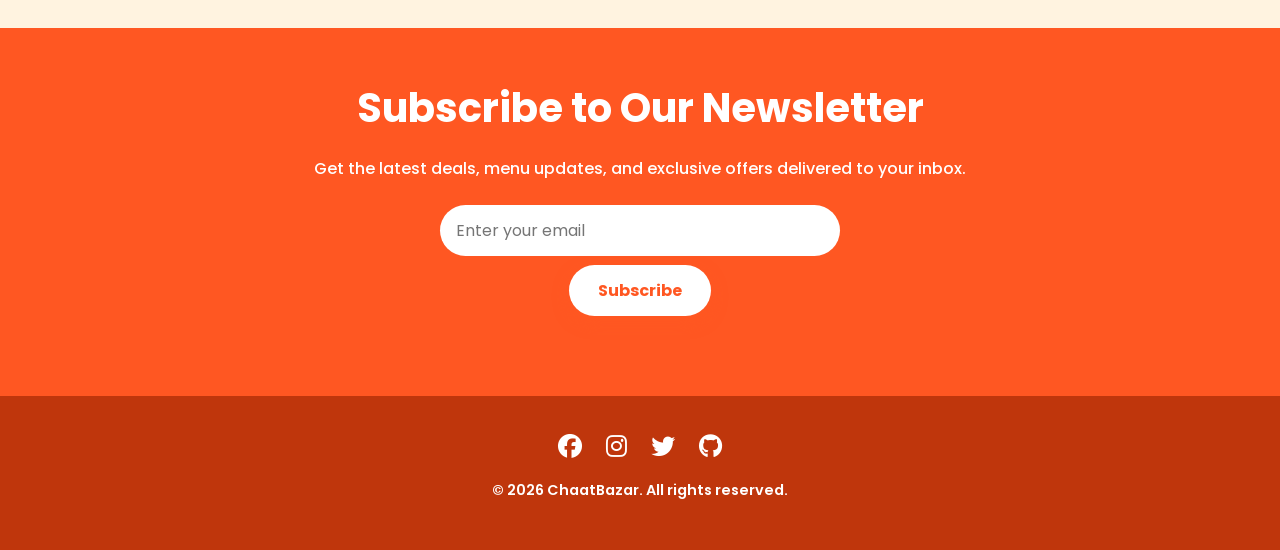
==== commit 6ae4e6a1: "🐛 Fix script loading issues - Add missing cart-manager.js script to cart.html - Add cart-manager.js " ====
--- a/index.html
+++ b/index.html
@@ -37,6 +37,7 @@
         <button aria-label="Search" id="search-btn"></button>
         <div class="search-suggestions" id="search-suggestions" style="display: none;"></div>
       </div>
+  <button id="theme-toggle" class="theme-toggle">🌙</button>
     </nav>
   </div>
 </header>
@@ -267,6 +268,9 @@
 </footer>
 
 <div id="toast-notification" class="toast-notification"></div>
-<script src="js/main.js"></script> 
+<script src="js/accessibility.js"></script>
+<script src="js/cart-manager.js"></script>
+<script src="js/main.js"></script>
+<script src="js/geolocation.js"></script>
 </body>
 </html>
